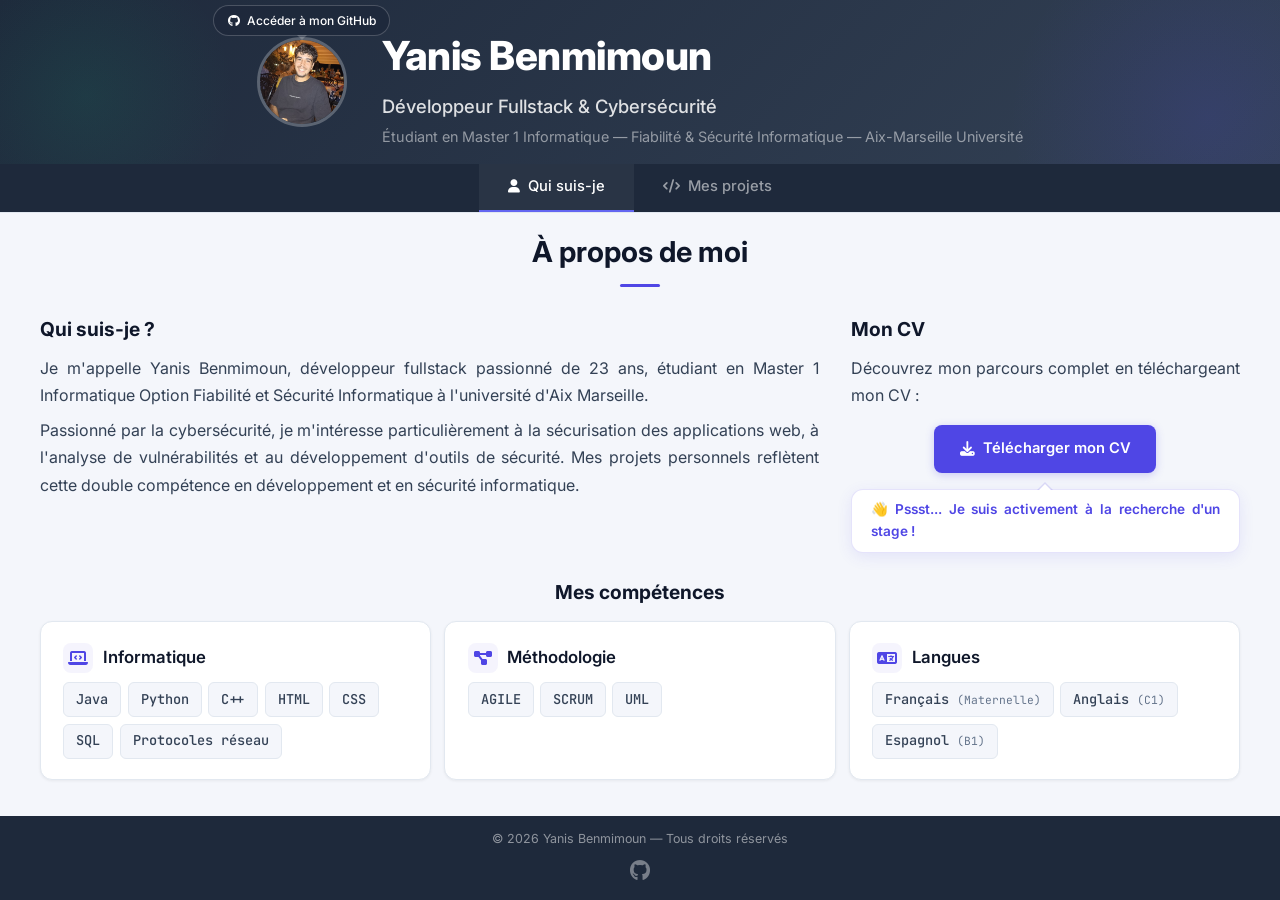
==== index.html @ 1fc18332 "Ajout du projet d'outil d'évaluation de la maturité SSI, de sa page et ses fichiers dédiés" ====
<!DOCTYPE html>
<html lang="fr">

<head>
    <meta charset="UTF-8">
    <meta name="viewport" content="width=device-width, initial-scale=1.0">
    <meta http-equiv="X-UA-Compatible" content="ie=edge">
    <meta name="description"
        content="Portfolio de Yanis Benmimoun - Développeur Fullstack & passionné de Cybersécurité. Découvrez mes projets en développement web et sécurité informatique.">
    <meta name="keywords"
        content="Yanis Benmimoun, développeur, fullstack, cybersécurité, portfolio, projets, sécurité informatique">
    <title>Portfolio - Yanis Benmimoun</title>
    <link rel="stylesheet" href="portfolio.css">
    <link rel="stylesheet" href="https://cdnjs.cloudflare.com/ajax/libs/font-awesome/6.5.1/css/all.min.css">
</head>

<body>

    <header>
        <div class="header-content">
            <div class="profile-wrapper">
                <span class="github-tooltip"><i class="fab fa-github"></i> Accéder à mon GitHub</span>
                <a href="https://github.com/TrunksanV1" target="_blank" class="profile-link">
                    <img src="IMG_4642.png" alt="Photo de Yanis Benmimoun">
                </a>
            </div>
            <div class="header-info">
                <h1>Yanis Benmimoun</h1>
                <p class="header-subtitle">Développeur Fullstack & Cybersécurité</p>
                <p class="header-tagline">Étudiant en Master 1 Informatique — Fiabilité & Sécurité Informatique —
                    Aix-Marseille Université</p>
            </div>
        </div>
    </header>

    <!-- Menu de navigation -->
    <nav id="main-nav">
        <ul>
            <li><a href="#" class="nav-link active" data-section="about-me"><i class="fas fa-user"></i> Qui suis-je</a>
            </li>
            <li><a href="#" class="nav-link" data-section="projects"><i class="fas fa-code"></i> Mes projets</a></li>
        </ul>
    </nav>

    <!-- Sections -->
    <section id="about-me" class="content-section">
        <h2>À propos de moi</h2>
        <div class="about-container">
            <div class="about-text">
                <h3>Qui suis-je ?</h3>
                <p>
                    Je m'appelle Yanis Benmimoun, développeur fullstack passionné de 23 ans, étudiant en Master 1
                    Informatique Option Fiabilité et Sécurité Informatique à l'université d'Aix Marseille.
                </p>
                <p>
                    Passionné par la cybersécurité, je m'intéresse particulièrement à la sécurisation des applications
                    web, à l'analyse de vulnérabilités et au développement d'outils de sécurité. Mes projets personnels
                    reflètent cette double compétence en développement et en sécurité informatique.
                </p>
            </div>
            <div class="about-cv">
                <h3>Mon CV</h3>
                <p>
                    Découvrez mon parcours complet en téléchargeant mon CV :
                </p>
                <a href="CV Yanis Benmimoun.pdf" target="_blank" class="cv-button">
                    <i class="fas fa-download"></i> Télécharger mon CV
                </a>
                <div class="internship-bubble">
                    <span>👋</span> Pssst... Je suis activement à la recherche d'un stage !
                </div>
            </div>
        </div>

        <!-- Compétences -->
        <div class="skills-section">
            <h3>Mes compétences</h3>
            <div class="skills-grid">
                <div class="skill-category">
                    <div class="skill-category-header">
                        <i class="fas fa-laptop-code"></i>
                        <h4>Informatique</h4>
                    </div>
                    <div class="skill-tags">
                        <span class="skill-tag">Java</span>
                        <span class="skill-tag">Python</span>
                        <span class="skill-tag">C++</span>
                        <span class="skill-tag">HTML</span>
                        <span class="skill-tag">CSS</span>
                        <span class="skill-tag">SQL</span>
                        <span class="skill-tag">Protocoles réseau</span>
                    </div>
                </div>
                <div class="skill-category">
                    <div class="skill-category-header">
                        <i class="fas fa-diagram-project"></i>
                        <h4>Méthodologie</h4>
                    </div>
                    <div class="skill-tags">
                        <span class="skill-tag">AGILE</span>
                        <span class="skill-tag">SCRUM</span>
                        <span class="skill-tag">UML</span>
                    </div>
                </div>
                <div class="skill-category">
                    <div class="skill-category-header">
                        <i class="fas fa-language"></i>
                        <h4>Langues</h4>
                    </div>
                    <div class="skill-tags">
                        <span class="skill-tag">Français <small>(Maternelle)</small></span>
                        <span class="skill-tag">Anglais <small>(C1)</small></span>
                        <span class="skill-tag">Espagnol <small>(B1)</small></span>
                    </div>
                </div>
            </div>
        </div>
    </section>

    <section id="projects" class="content-section hidden">
        <h2>Mes Projets</h2>

        <!-- Dernier projet en date -->
        <div class="featured-project">
            <span class="featured-label"><i class="fas fa-star"></i> Dernier projet en date</span>
            <div class="project-card featured-card" data-link="projects/projet-ssi/index.html">
                <span class="project-tag tag-cyber">Cybersécurité</span>
                <h3><i class="fas fa-shield-halved"></i> Outil d'Évaluation de la Maturité SSI</h3>
                <p>Outil d'auto-évaluation de la maturité en Sécurité des Systèmes d'Information, basé sur les
                    référentiels majeurs (Guide d'hygiène de l'ANSSI, DORA, NIS2). Réalisé lors du TER de Master 1.</p>
                <div class="project-tech">
                    <span class="tech-badge">Excel/Sheets</span>
                    <span class="tech-badge">Maturité SSI</span>
                    <span class="tech-badge">ANSSI</span>
                    <span class="tech-badge">DORA</span>
                    <span class="tech-badge">NIS2</span>
                    <span class="tech-badge">CIS Controls</span>
                </div>
                <span class="project-link-indicator">Voir le projet <i class="fas fa-arrow-right"></i></span>
            </div>
        </div>

        <!-- Autres projets -->
        <div class="other-projects-label">
            <span class="featured-label"><i class="fas fa-folder-open"></i> Mes autres projets</span>
        </div>
        <div class="project-grid">
            <div class="project-card" data-download="srd-G20-poster.pdf">
                <span class="project-tag tag-academic">Académique</span>
                <h3><i class="fas fa-file-pdf"></i> Poster Recherche & Développement</h3>
                <p>Poster de recherche sur le thème « Diffusion de l'information sur les réseaux sociaux : quels biais ?
                    » réalisé lors de ma première année de Master Informatique.</p>
                <div class="project-tech">
                    <span class="tech-badge">Recherche</span>
                    <span class="tech-badge">Réseaux Sociaux</span>
                    <span class="tech-badge">Biais Informationnels</span>
                </div>
                <span class="project-link-indicator">Télécharger le poster <i class="fas fa-download"></i></span>
            </div>

            <div class="project-card" data-link="https://github.com/TrunksanV1/Othello-Game">
                <span class="project-tag tag-academic">Académique</span>
                <h3><i class="fas fa-chess-board"></i> Application Othello</h3>
                <p>Application de jeu Othello développée en Java avec JavaFX. Supporte les modes Joueur vs Joueur et
                    Joueur vs IA avec trois niveaux de difficulté.</p>
                <div class="project-tech">
                    <span class="tech-badge">Java</span>
                    <span class="tech-badge">JavaFX</span>
                </div>
                <span class="project-link-indicator">Voir sur GitHub <i class="fab fa-github"></i></span>
            </div>

            <div class="project-card" data-link="https://github.com/Natfike/Quiz">
                <span class="project-tag tag-academic">Académique</span>
                <h3><i class="fas fa-question-circle"></i> Application Quiz</h3>
                <p>Projet collaboratif de développement d'une application web de Quiz (architecture Laravel), réalisé
                    lors de ma dernière année de BUT Informatique.</p>
                <div class="project-tech">
                    <span class="tech-badge">PHP (Laravel)</span>
                    <span class="tech-badge">JavaScript</span>
                    <span class="tech-badge">Docker</span>
                </div>
                <span class="project-link-indicator">Voir sur GitHub <i class="fab fa-github"></i></span>
            </div>

            <div class="project-card" data-link="projects/password-generator/index.html">
                <span class="project-tag tag-cyber">Cybersécurité</span>
                <h3><i class="fas fa-key"></i> Générateur de Mots de Passe</h3>
                <p>Outil de génération de mots de passe sécurisés avec indicateur de force, options personnalisables et
                    copie en un clic.</p>
                <div class="project-tech">
                    <span class="tech-badge">HTML</span>
                    <span class="tech-badge">CSS</span>
                    <span class="tech-badge">JavaScript</span>
                </div>
                <span class="project-link-indicator">Voir le projet <i class="fas fa-arrow-right"></i></span>
            </div>

            <div class="project-card" data-link="projects/caesar-cipher/index.html">
                <span class="project-tag tag-crypto">Cryptographie</span>
                <h3><i class="fas fa-lock"></i> Chiffrement César</h3>
                <p>Outil de chiffrement et déchiffrement utilisant le chiffre de César avec table de correspondance
                    visuelle en temps réel.</p>
                <div class="project-tech">
                    <span class="tech-badge">HTML</span>
                    <span class="tech-badge">CSS</span>
                    <span class="tech-badge">JavaScript</span>
                </div>
                <span class="project-link-indicator">Voir le projet <i class="fas fa-arrow-right"></i></span>
            </div>

            <div class="project-card" data-link="projects/hash-generator/index.html">
                <span class="project-tag tag-security">Sécurité</span>
                <h3><i class="fas fa-fingerprint"></i> Hash Generator</h3>
                <p>Générateur d'empreintes cryptographiques supportant SHA-256, SHA-512, SHA-1 et MD5 avec copie
                    instantanée.</p>
                <div class="project-tech">
                    <span class="tech-badge">JavaScript</span>
                    <span class="tech-badge">Web Crypto API</span>
                </div>
                <span class="project-link-indicator">Voir le projet <i class="fas fa-arrow-right"></i></span>
            </div>

            <div class="project-card" data-link="https://trunksanv1.github.io/MonSalon/">
                <span class="project-tag tag-web">Web</span>
                <h3><i class="fas fa-store"></i> Mon Salon</h3>
                <p>Site vitrine d'un salon de coiffure fictif. Design responsive et moderne avec animations CSS et
                    expérience utilisateur soignée.</p>
                <div class="project-tech">
                    <span class="tech-badge">HTML</span>
                    <span class="tech-badge">CSS</span>
                    <span class="tech-badge">JavaScript</span>
                </div>
                <span class="project-link-indicator">Voir le projet <i class="fas fa-arrow-right"></i></span>
            </div>

        </div>
    </section>

    <footer>
        <p>&copy; 2026 Yanis Benmimoun — Tous droits réservés</p>
        <div class="footer-links">
            <a href="https://github.com/TrunksanV1" target="_blank"><i class="fab fa-github"></i></a>
        </div>
    </footer>

    <script src="portfolio.js"></script>
</body>

</html>
---- portfolio.css ----
/* Import Fonts */
@import url('https://fonts.googleapis.com/css2?family=Inter:wght@300;400;500;600;700;800&family=JetBrains+Mono:wght@400;500;600&display=swap');

/* Reset */
* {
    margin: 0;
    padding: 0;
    box-sizing: border-box;
}

:root {
    --bg: #f4f6fb;
    --bg-white: #ffffff;
    --bg-header: #1e293b;
    --bg-nav: #1e293b;
    --accent: #4f46e5;
    --accent-light: #6366f1;
    --accent-bg: rgba(79, 70, 229, 0.06);
    --accent-border: rgba(79, 70, 229, 0.15);
    --green: #10b981;
    --green-bg: rgba(16, 185, 129, 0.08);
    --green-border: rgba(16, 185, 129, 0.2);
    --pink: #ec4899;
    --pink-bg: rgba(236, 72, 153, 0.08);
    --pink-border: rgba(236, 72, 153, 0.2);
    --purple: #8b5cf6;
    --purple-bg: rgba(139, 92, 246, 0.08);
    --purple-border: rgba(139, 92, 246, 0.2);
    --orange: #f59e0b;
    --orange-bg: rgba(245, 158, 11, 0.08);
    --orange-border: rgba(245, 158, 11, 0.2);
    --cyan: #06b6d4;
    --text: #334155;
    --text-light: #64748b;
    --text-heading: #0f172a;
    --border: #e2e8f0;
    --shadow-sm: 0 1px 3px rgba(0, 0, 0, 0.06);
    --shadow-md: 0 4px 12px rgba(0, 0, 0, 0.08);
    --shadow-lg: 0 8px 30px rgba(0, 0, 0, 0.1);
    --font-code: 'JetBrains Mono', monospace;
    --font-body: 'Inter', sans-serif;
    --radius: 12px;
}

body {
    font-family: var(--font-body);
    background-color: var(--bg);
    color: var(--text);
    line-height: 1.6;
    min-height: 100vh;
    display: flex;
    flex-direction: column;
    overflow-x: hidden;
    text-rendering: optimizeLegibility;
    -moz-osx-font-smoothing: grayscale;
    -webkit-font-smoothing: antialiased;
}

/* ===== HEADER ===== */
header {
    background: linear-gradient(135deg, #1e293b 0%, #334155 100%);
    padding: 2.5rem 2rem 2rem;
    position: relative;
    overflow: hidden;
}

header::before {
    content: '';
    position: absolute;
    top: -50%;
    right: -10%;
    width: 400px;
    height: 400px;
    background: radial-gradient(circle, rgba(79, 70, 229, 0.15) 0%, transparent 70%);
    pointer-events: none;
}

header::after {
    content: '';
    position: absolute;
    bottom: -50%;
    left: -5%;
    width: 300px;
    height: 300px;
    background: radial-gradient(circle, rgba(16, 185, 129, 0.1) 0%, transparent 70%);
    pointer-events: none;
}

.header-content {
    display: flex;
    align-items: center;
    justify-content: center;
    gap: 2.2rem;
    position: relative;
    z-index: 1;
}

/* Profile */
.profile-wrapper {
    position: relative;
    display: flex;
    flex-direction: column;
    align-items: center;
    overflow: visible;
    z-index: 2;
}

.github-tooltip {
    position: absolute;
    top: -32px;
    white-space: nowrap;
    background: rgba(30, 41, 59, 0.85);
    border: 1px solid rgba(255, 255, 255, 0.2);
    color: #fff;
    font-size: 0.75rem;
    font-weight: 500;
    padding: 0.3rem 0.85rem;
    border-radius: 20px;
    animation: tooltipFloat 3s ease-in-out infinite;
    will-change: transform;
    pointer-events: none;
}

.github-tooltip i {
    margin-right: 0.25rem;
}

.github-tooltip::after {
    content: '';
    position: absolute;
    bottom: -5px;
    left: 50%;
    transform: translateX(-50%);
    width: 0;
    height: 0;
    border-left: 5px solid transparent;
    border-right: 5px solid transparent;
    border-top: 5px solid rgba(255, 255, 255, 0.2);
}

@keyframes tooltipFloat {

    0%,
    100% {
        transform: translateY(0);
    }

    50% {
        transform: translateY(-4px);
    }
}

header img {
    border-radius: 50%;
    width: 115px;
    height: 115px;
    border: 3px solid rgba(255, 255, 255, 0.25);
    transition: all 0.4s ease;
    object-fit: cover;
}

header img:hover {
    border-color: rgba(255, 255, 255, 0.6);
    transform: scale(1.05);
    box-shadow: 0 0 25px rgba(79, 70, 229, 0.3);
}

.header-info {
    color: #fff;
}

header h1 {
    font-size: 2.5rem;
    font-weight: 800;
    margin-bottom: 0.25rem;
    letter-spacing: -0.5px;
}

.header-subtitle {
    font-size: 1.15rem;
    color: rgba(255, 255, 255, 0.85);
    font-weight: 500;
    margin-bottom: 0.2rem;
}

.header-tagline {
    font-size: 0.9rem;
    color: rgba(255, 255, 255, 0.5);
    font-weight: 400;
}

/* ===== NAVIGATION ===== */
#main-nav {
    background: var(--bg-nav);
    padding: 0;
    text-align: center;
    border-bottom: 1px solid var(--border);
    position: sticky;
    top: 0;
    z-index: 100;
}

#main-nav ul {
    list-style: none;
    display: flex;
    justify-content: center;
    gap: 0;
}

#main-nav a {
    color: rgba(255, 255, 255, 0.55);
    text-decoration: none;
    font-size: 0.92rem;
    font-weight: 500;
    padding: 0.7rem 1.8rem;
    transition: all 0.25s ease;
    display: inline-flex;
    align-items: center;
    gap: 0.5rem;
    border-bottom: 2px solid transparent;
    position: relative;
}

#main-nav a i {
    font-size: 0.85rem;
}

#main-nav a.active {
    color: #fff;
    border-bottom-color: var(--accent-light);
    background: rgba(255, 255, 255, 0.05);
}

#main-nav a:hover:not(.active) {
    color: rgba(255, 255, 255, 0.85);
    background: rgba(255, 255, 255, 0.03);
}

/* ===== SECTIONS ===== */
.content-section {
    padding: 2rem 2rem;
    display: none;
    flex-grow: 1;
}

.content-section.active {
    display: block;
}

.content-section h2 {
    font-size: 1.8rem;
    color: var(--text-heading);
    margin-bottom: 1.2rem;
    text-align: center;
    font-weight: 700;
    position: relative;
}

.content-section h2::after {
    content: '';
    display: block;
    width: 40px;
    height: 3px;
    background: var(--accent);
    border-radius: 2px;
    margin: 0.6rem auto 0;
}

/* ===== ABOUT SECTION ===== */
.about-container {
    display: flex;
    flex-direction: row;
    justify-content: space-between;
    align-items: flex-start;
    gap: 2rem;
    margin: 0 auto;
    max-width: 1200px;
}

.about-text {
    flex: 2;
    text-align: justify;
}

.about-cv {
    flex: 1;
    text-align: justify;
}

.about-text h3,
.about-cv h3 {
    font-size: 1.2rem;
    color: var(--text-heading);
    margin: 0.5rem 0 0.6rem;
    font-weight: 700;
}

.about-text p,
.about-cv p {
    font-size: 1rem;
    color: var(--text);
    line-height: 1.7;
    margin-bottom: 0.5rem;
}

/* CV Button */
.cv-button {
    display: flex;
    width: fit-content;
    margin: 1rem auto 0;
    align-items: center;
    gap: 0.5rem;
    background: var(--accent);
    color: #fff;
    padding: 0.75rem 1.6rem;
    border-radius: 8px;
    text-decoration: none;
    font-size: 0.92rem;
    font-weight: 600;
    transition: all 0.3s ease;
    box-shadow: 0 2px 8px rgba(79, 70, 229, 0.25);
}

.cv-button:hover {
    background: var(--accent-light);
    transform: translateY(-2px);
    box-shadow: 0 6px 20px rgba(79, 70, 229, 0.3);
}

/* Internship Bubble */
.internship-bubble {
    position: relative;
    display: block;
    width: fit-content;
    margin: 1.5rem auto 0;
    background: var(--bg-white);
    color: var(--accent);
    padding: 0.6rem 1.2rem;
    border-radius: 12px;
    font-size: 0.85rem;
    font-weight: 600;
    border: 1px solid var(--accent-border);
    box-shadow: 0 4px 15px rgba(79, 70, 229, 0.1);
    animation: gentleBounce 2s infinite ease-in-out;
}

.internship-bubble::before {
    content: '';
    position: absolute;
    top: -8px;
    left: 50%;
    transform: translateX(-50%);
    border-width: 0 8px 8px 8px;
    border-style: solid;
    border-color: transparent transparent var(--accent-border) transparent;
}

.internship-bubble::after {
    content: '';
    position: absolute;
    top: -6px;
    left: 50%;
    transform: translateX(-50%);
    border-width: 0 7px 7px 7px;
    border-style: solid;
    border-color: transparent transparent var(--bg-white) transparent;
}

.internship-bubble span {
    display: inline-block;
    transform-origin: bottom right;
    animation: wave 2.5s infinite;
}

@keyframes gentleBounce {

    0%,
    100% {
        transform: translateY(0);
    }

    50% {
        transform: translateY(-4px);
    }
}

@keyframes wave {

    0%,
    100% {
        transform: rotate(0deg);
    }

    10% {
        transform: rotate(14deg);
    }

    20% {
        transform: rotate(-8deg);
    }

    30% {
        transform: rotate(14deg);
    }

    40% {
        transform: rotate(-4deg);
    }

    50% {
        transform: rotate(10deg);
    }

    60% {
        transform: rotate(0deg);
    }
}

/* ===== SKILLS SECTION ===== */
.skills-section {
    max-width: 1200px;
    margin: 1.5rem auto 0;
}

.skills-section h3 {
    font-size: 1.2rem;
    color: var(--text-heading);
    font-weight: 700;
    text-align: center;
    margin-bottom: 0.8rem;
}

.skills-grid {
    display: grid;
    grid-template-columns: repeat(3, 1fr);
    gap: 0.8rem;
}

.skill-category {
    background: var(--bg-white);
    border: 1px solid var(--border);
    border-radius: var(--radius);
    padding: 1.3rem 1.4rem;
    transition: all 0.3s ease;
    box-shadow: var(--shadow-sm);
}

.skill-category:hover {
    box-shadow: var(--shadow-md);
    transform: translateY(-3px);
    border-color: rgba(79, 70, 229, 0.15);
}

.skill-category-header {
    display: flex;
    align-items: center;
    gap: 0.6rem;
    margin-bottom: 0.6rem;
}

.skill-category-header i {
    font-size: 1rem;
    color: var(--accent);
    width: 30px;
    height: 30px;
    display: flex;
    align-items: center;
    justify-content: center;
    background: var(--accent-bg);
    border-radius: 8px;
}

.skill-category-header h4 {
    font-size: 1.05rem;
    color: var(--text-heading);
    font-weight: 600;
}

.skill-tags {
    display: flex;
    flex-wrap: wrap;
    gap: 0.4rem;
}

.skill-tag {
    display: inline-block;
    font-family: var(--font-code);
    font-size: 0.85rem;
    font-weight: 500;
    padding: 0.35rem 0.75rem;
    border-radius: 6px;
    background: var(--bg);
    color: var(--text);
    border: 1px solid var(--border);
    transition: all 0.2s ease;
}

.skill-tag small {
    color: var(--text-light);
    font-weight: 400;
}

.skill-category:hover .skill-tag {
    border-color: var(--accent-border);
    background: var(--accent-bg);
    color: var(--accent);
}

/* ===== PROJECT SECTION ===== */
#projects {
    text-align: center;
}

.project-grid {
    display: grid;
    grid-template-columns: repeat(3, 1fr);
    gap: 2.5rem;
    max-width: 1400px;
    margin: 0 auto;
    padding: 0 2rem;
}

/* Featured Project */
.featured-project {
    max-width: 600px;
    margin: 0 auto 3rem;
    text-align: center;
}

.featured-label {
    display: inline-block;
    font-size: 0.8rem;
    font-weight: 700;
    text-transform: uppercase;
    letter-spacing: 1.5px;
    color: var(--accent);
    margin-bottom: 1rem;
    padding: 0.4rem 1.2rem;
    background: var(--accent-bg);
    border: 1px solid var(--accent-border);
    border-radius: 50px;
    cursor: default;
    transition: border-color 0.3s ease, box-shadow 0.3s ease;
}

.featured-label i {
    margin-right: 0.4rem;
    color: #f59e0b;
    display: inline-block;
    transition: transform 0.3s ease;
}

/* Star sparkle animation on hover */
.featured-project .featured-label:hover {
    border-color: rgba(245, 158, 11, 0.4);
    box-shadow: 0 0 12px rgba(245, 158, 11, 0.15);
}

.featured-project .featured-label:hover i {
    animation: starSparkle 0.6s ease-in-out;
}

@keyframes starSparkle {
    0% { transform: scale(1) rotate(0deg); opacity: 1; }
    25% { transform: scale(1.3) rotate(-12deg); opacity: 0.7; }
    50% { transform: scale(0.9) rotate(8deg); opacity: 1; }
    75% { transform: scale(1.2) rotate(-5deg); opacity: 0.8; }
    100% { transform: scale(1) rotate(0deg); opacity: 1; }
}

.featured-card {
    border: 1.5px solid var(--accent-border) !important;
    box-shadow: 0 4px 24px rgba(79, 70, 229, 0.10), var(--shadow-sm) !important;
}

.featured-card::before {
    width: 100% !important;
    background: linear-gradient(90deg, var(--accent), var(--accent-light)) !important;
}

.other-projects-label {
    text-align: center;
    margin-bottom: 1rem;
}

/* Folder bounce animation on hover */
.other-projects-label .featured-label:hover {
    border-color: rgba(79, 70, 229, 0.3);
    box-shadow: 0 0 12px rgba(79, 70, 229, 0.1);
}

.other-projects-label .featured-label i {
    color: var(--accent);
}

.other-projects-label .featured-label:hover i {
    animation: folderBounce 0.5s ease-in-out;
}

@keyframes folderBounce {
    0% { transform: scale(1) translateY(0); }
    20% { transform: scale(1.15) translateY(-3px); }
    40% { transform: scale(0.95) translateY(1px); }
    60% { transform: scale(1.1) translateY(-2px); }
    80% { transform: scale(0.98) translateY(0); }
    100% { transform: scale(1) translateY(0); }
}

/* Cards */
.project-card {
    background: var(--bg-white);
    border: 1px solid var(--border);
    border-radius: var(--radius);
    padding: 1.5rem;
    text-align: left;
    cursor: pointer;
    transition: all 0.3s ease;
    position: relative;
    overflow: hidden;
    display: flex;
    flex-direction: column;
    box-shadow: var(--shadow-sm);
    opacity: 0;
    transform: translateY(20px);
}

.project-card.visible {
    opacity: 1;
    transform: translateY(0);
}

.project-card:hover {
    transform: translateY(-5px);
    box-shadow: var(--shadow-lg);
    border-color: rgba(79, 70, 229, 0.2);
}

.project-card.visible:hover {
    transform: translateY(-5px);
}

.project-card::before {
    content: '';
    position: absolute;
    top: 0;
    left: 0;
    width: 0;
    height: 3px;
    background: linear-gradient(90deg, var(--accent), var(--accent-light));
    transition: width 0.4s ease;
}

.project-card:hover::before {
    width: 100%;
}

/* Tags */
.project-tag {
    display: inline-block;
    font-size: 0.7rem;
    font-weight: 600;
    padding: 0.2rem 0.65rem;
    border-radius: 5px;
    text-transform: uppercase;
    letter-spacing: 0.5px;
    margin-bottom: 0.8rem;
    width: fit-content;
}

.tag-cyber {
    background: var(--green-bg);
    color: var(--green);
    border: 1px solid var(--green-border);
}

.tag-security {
    background: var(--pink-bg);
    color: var(--pink);
    border: 1px solid var(--pink-border);
}

.tag-crypto {
    background: var(--purple-bg);
    color: var(--purple);
    border: 1px solid var(--purple-border);
}

.tag-web {
    background: var(--orange-bg);
    color: var(--orange);
    border: 1px solid var(--orange-border);
}

.tag-academic {
    background: var(--accent-bg);
    color: var(--accent);
    border: 1px solid var(--accent-border);
}

.project-card h3 {
    font-size: 1.15rem;
    margin-bottom: 0.5rem;
    color: var(--text-heading);
    font-weight: 700;
    display: flex;
    align-items: center;
    gap: 0.5rem;
}

.project-card h3 i {
    font-size: 1rem;
    color: var(--accent);
}

.project-card p {
    font-size: 0.88rem;
    color: var(--text-light);
    line-height: 1.65;
    flex-grow: 1;
    text-align: justify;
}

/* Tech badges */
.project-tech {
    display: flex;
    flex-wrap: wrap;
    gap: 0.35rem;
    margin-top: 1rem;
}

.tech-badge {
    display: inline-block;
    font-family: var(--font-code);
    font-size: 0.7rem;
    font-weight: 500;
    padding: 0.2rem 0.55rem;
    border-radius: 5px;
    background: var(--bg);
    color: var(--text-light);
    border: 1px solid var(--border);
    transition: all 0.3s ease;
}

.project-card:hover .tech-badge {
    background: var(--accent-bg);
    border-color: var(--accent-border);
    color: var(--accent);
}

/* Link indicator */
.project-link-indicator {
    display: flex;
    align-items: center;
    gap: 0.4rem;
    margin-top: 1rem;
    font-size: 0.82rem;
    font-weight: 600;
    color: var(--accent);
    opacity: 0;
    transform: translateX(-8px);
    transition: all 0.3s ease;
}

.project-card:hover .project-link-indicator {
    opacity: 1;
    transform: translateX(0);
}

.project-link-indicator i {
    transition: transform 0.3s ease;
}

.project-card:hover .project-link-indicator i {
    transform: translateX(3px);
}

/* ===== FOOTER ===== */
footer {
    background: var(--bg-header);
    color: rgba(255, 255, 255, 0.5);
    text-align: center;
    padding: 0.8rem;
    margin-top: auto;
}

footer p {
    font-size: 0.78rem;
    margin-bottom: 0.3rem;
}

.footer-links {
    display: flex;
    justify-content: center;
    gap: 1.5rem;
}

.footer-links a {
    color: rgba(255, 255, 255, 0.4);
    font-size: 1.3rem;
    transition: all 0.3s ease;
}

.footer-links a:hover {
    color: #fff;
    transform: translateY(-2px);
}

/* ===== RESPONSIVE ===== */
@media (max-width: 768px) {
    body {
        overflow-y: auto;
    }

    .header-content {
        flex-direction: column;
        text-align: center;
    }

    .header-info {
        text-align: center;
    }

    header h1 {
        font-size: 1.9rem;
    }

    header img {
        width: 100px;
        height: 100px;
    }

    .header-subtitle {
        font-size: 0.95rem;
    }

    .header-tagline {
        font-size: 0.8rem;
    }

    #main-nav a {
        font-size: 0.85rem;
        padding: 0.7rem 1.2rem;
    }

    .about-container {
        flex-direction: column;
        align-items: center;
        padding: 0 0.5rem;
        gap: 0;
    }

    .about-cv,
    .about-text {
        flex: 1;
        margin-bottom: 1.5rem;
    }

    .skills-grid {
        grid-template-columns: 1fr;
    }

    .project-grid {
        grid-template-columns: 1fr;
    }

    .content-section h2 {
        font-size: 1.5rem;
    }
}

/* Tasser l'affichage sur les petits écrans en hauteur pour éviter le scroll vertical inutile */
@media (max-height: 900px) and (min-width: 769px) {
    header {
        padding: 1.5rem 2rem 1rem;
    }

    header img {
        width: 90px;
        height: 90px;
    }

    .content-section {
        padding: 1rem 2rem;
    }

    .about-container {
        margin-bottom: 0.5rem;
    }

    .internship-bubble {
        margin: 1rem auto 0;
    }
}

/* ===== UTILITIES ===== */
html {
    scroll-behavior: smooth;
}

::selection {
    background: var(--accent);
    color: #fff;
}

/* Hide scrollbar for Chrome, Safari and Opera */
::-webkit-scrollbar {
    display: none;
}

/* Hide scrollbar for IE, Edge and Firefox */
body {
    -ms-overflow-style: none;
    /* IE and Edge */
    scrollbar-width: none;
    /* Firefox */
}
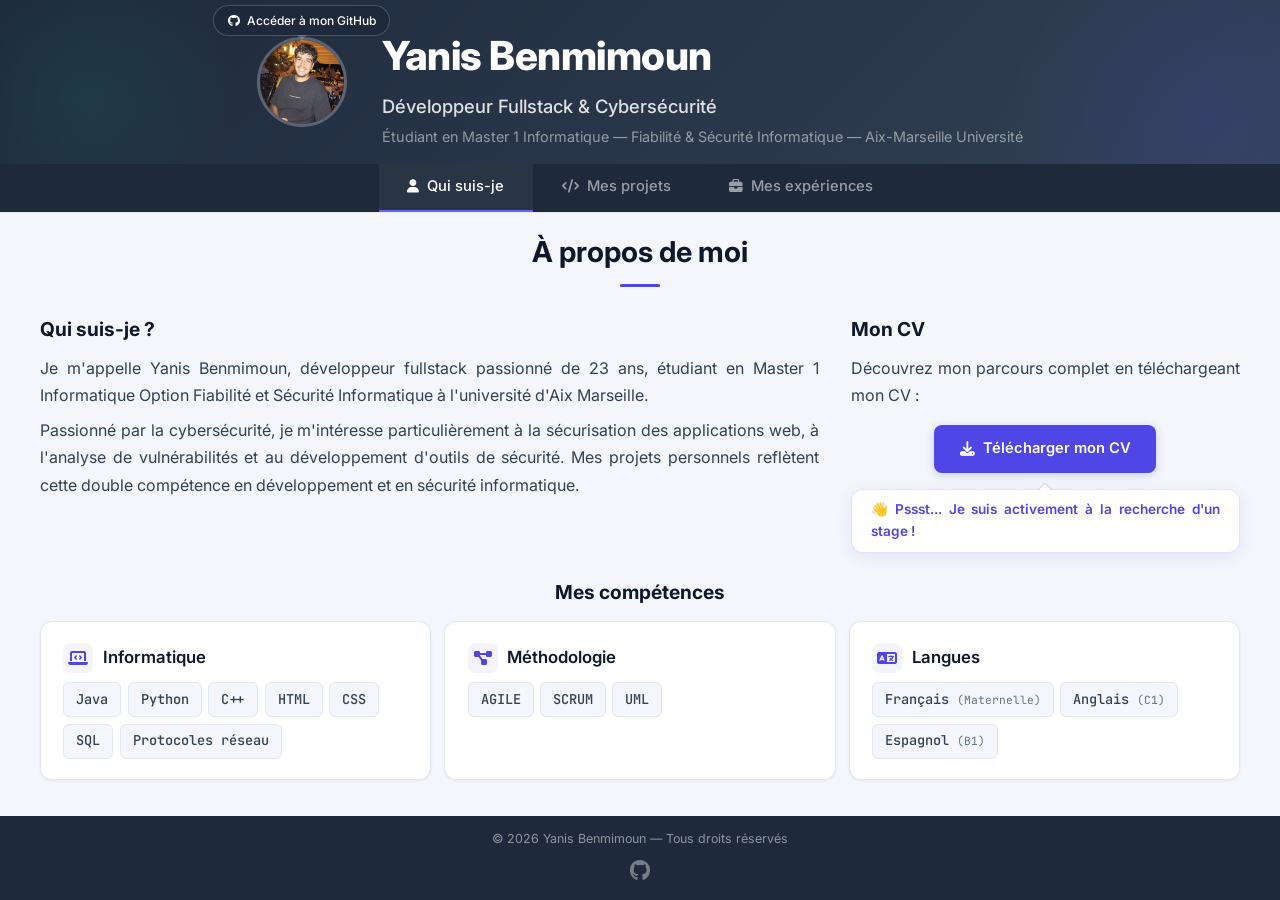
==== commit ee1bdc8d: "Ajout de la section expériences et du contenu correspondant, corrections de détails sur les autres p" ====
--- a/index.html
+++ b/index.html
@@ -39,6 +39,8 @@
             <li><a href="#" class="nav-link active" data-section="about-me"><i class="fas fa-user"></i> Qui suis-je</a>
             </li>
             <li><a href="#" class="nav-link" data-section="projects"><i class="fas fa-code"></i> Mes projets</a></li>
+            <li><a href="#" class="nav-link" data-section="experiences"><i class="fas fa-briefcase"></i> Mes
+                    expériences</a></li>
         </ul>
     </nav>
 
@@ -127,7 +129,8 @@
                 <span class="project-tag tag-cyber">Cybersécurité</span>
                 <h3><i class="fas fa-shield-halved"></i> Outil d'Évaluation de la Maturité SSI</h3>
                 <p>Outil d'auto-évaluation de la maturité en Sécurité des Systèmes d'Information, basé sur les
-                    référentiels majeurs (Guide d'hygiène de l'ANSSI, DORA, NIS2). Réalisé lors du TER de Master 1.</p>
+                    référentiels majeurs (Guide d'hygiène de l'ANSSI, DORA, NIS2). Réalisé lors du Travail d'Étude et de
+                    Recherche (TER) de Master 1.</p>
                 <div class="project-tech">
                     <span class="tech-badge">Excel/Sheets</span>
                     <span class="tech-badge">Maturité SSI</span>
@@ -237,6 +240,122 @@
         </div>
     </section>
 
+    <section id="experiences" class="content-section hidden">
+        <h2>Mes Expériences</h2>
+
+        <div class="experiences-container">
+            <!-- Timeline -->
+            <div class="timeline">
+
+                <!-- Experience 1 : TER -->
+                <div class="timeline-item">
+                    <div class="timeline-dot"><i class="fas fa-shield-halved"></i></div>
+                    <div class="timeline-content experience-card experience-card-link"
+                        data-link="projects/projet-ssi/index.html">
+                        <div class="experience-header">
+                            <div class="experience-title">
+                                <span class="experience-tag tag-academic">Académique</span>
+                                <h3><i class="fas fa-shield-halved"></i> Travail d'Étude et de Recherche (TER)</h3>
+                                <p class="experience-role">Outil d'Évaluation de la Maturité SSI</p>
+                            </div>
+                            <span class="experience-date"><i class="fas fa-calendar-alt"></i> Avril 2026 - Juillet
+                                2026</span>
+                        </div>
+                        <ul class="experience-tasks">
+                            <li>Conception d'un <strong>outil d'auto-évaluation</strong> de la maturité en Sécurité des
+                                Systèmes d'Information pour les organisations.</li>
+                            <li>Analyse et synthèse des référentiels majeurs : <strong>ANSSI</strong>,
+                                <strong>DORA</strong>, <strong>NIS2</strong>, <strong>CIS Controls</strong>.
+                            </li>
+                            <li>Développement de l'outil sous format tableur interactif avec tableaux de bord et
+                                recommandations automatisées.</li>
+                            <li>Rédaction du rapport de recherche et du guide d'utilisation.</li>
+                        </ul>
+                        <div class="experience-tech">
+                            <span class="tech-badge">Excel/Sheets</span>
+                            <span class="tech-badge">Maturité SSI</span>
+                            <span class="tech-badge">ANSSI</span>
+                            <span class="tech-badge">DORA</span>
+                            <span class="tech-badge">NIS2</span>
+                        </div>
+                        <span class="project-link-indicator">Voir le projet <i class="fas fa-arrow-right"></i></span>
+                        <div class="experience-bubble">
+                            <span>👆</span> Clique sur cette carte pour découvrir l'outil !
+                        </div>
+                    </div>
+                </div>
+
+                <!-- Experience 2 : Monaco Black Cars -->
+                <div class="timeline-item">
+                    <div class="timeline-dot"><i class="fas fa-mobile-screen-button"></i></div>
+                    <div class="timeline-content experience-card">
+                        <div class="experience-header">
+                            <div class="experience-title">
+                                <span class="experience-tag tag-stage">Stage</span>
+                                <h3><i class="fas fa-car"></i> Monaco Black Cars</h3>
+                                <p class="experience-role">Stagiaire en développement d'application mobile</p>
+                            </div>
+                            <span class="experience-date"><i class="fas fa-calendar-alt"></i> Avril 2024 — Juillet
+                                2024</span>
+                        </div>
+                        <ul class="experience-tasks">
+                            <li>Conception et développement de l'application à l'aide de <strong>Flutterflow</strong> et
+                                <strong>Dart</strong>, en suivant les bonnes pratiques de développement mobile
+                                (architecture, performances, UX/UI).
+                            </li>
+                            <li>Analyse des besoins clients, étude de faisabilité et rédaction d'un <strong>cahier des
+                                    charges</strong> détaillé.</li>
+                            <li>Développement des fonctionnalités clés : réservation, gestion des chauffeurs, suivi en
+                                temps réel, paiements.</li>
+                            <li>Mise en place d'un système d'<strong>authentification sécurisée</strong> et de gestion
+                                des données utilisateurs.</li>
+                            <li>Rédaction de la documentation technique et fonctionnelle.</li>
+                        </ul>
+                        <div class="experience-tech">
+                            <span class="tech-badge">Flutterflow</span>
+                            <span class="tech-badge">Dart</span>
+                            <span class="tech-badge">Firebase</span>
+                            <span class="tech-badge">UX/UI</span>
+                        </div>
+                    </div>
+                </div>
+
+                <!-- Experience 3 : KNAP -->
+                <div class="timeline-item">
+                    <div class="timeline-dot"><i class="fas fa-brain"></i></div>
+                    <div class="timeline-content experience-card">
+                        <div class="experience-header">
+                            <div class="experience-title">
+                                <span class="experience-tag tag-stage">Stage</span>
+                                <h3><i class="fas fa-robot"></i> KNAP</h3>
+                                <p class="experience-role">Stagiaire en développement orienté Machine Learning</p>
+                            </div>
+                            <span class="experience-date"><i class="fas fa-calendar-alt"></i> Avril 2023 — Juin
+                                2023</span>
+                        </div>
+                        <ul class="experience-tasks">
+                            <li>Développement d'un modèle de <strong>Machine Learning</strong> destiné à prévenir la
+                                fraude client, exploitant les données de caméras et détecteurs de mouvements dans les
+                                caddies.</li>
+                            <li>Conception et intégration de l'interface utilisateur avec <strong>React</strong> pour la
+                                visualisation et l'analyse des alertes.</li>
+                            <li>Participation active aux réunions quotidiennes et points de sprint (<strong>méthodologie
+                                    Agile</strong>).</li>
+                            <li>Assistance des développeurs et data scientists dans leurs tâches quotidiennes.</li>
+                            <li>Documentation technique et présentation des résultats en réunions de fin de sprint.</li>
+                        </ul>
+                        <div class="experience-tech">
+                            <span class="tech-badge">Python</span>
+                            <span class="tech-badge">Machine Learning</span>
+                            <span class="tech-badge">React</span>
+                            <span class="tech-badge">Agile/Scrum</span>
+                        </div>
+                    </div>
+                </div>
+            </div>
+        </div>
+    </section>
+
     <footer>
         <p>&copy; 2026 Yanis Benmimoun — Tous droits réservés</p>
         <div class="footer-links">
--- a/portfolio.css
+++ b/portfolio.css
@@ -774,6 +774,298 @@
     transform: translateX(3px);
 }
 
+/* ===== EXPERIENCES SECTION ===== */
+#experiences {
+    text-align: center;
+}
+
+.experiences-container {
+    max-width: 900px;
+    margin: 0 auto;
+    padding: 0 1rem;
+}
+
+/* Timeline */
+.timeline {
+    position: relative;
+    padding: 1rem 0;
+}
+
+.timeline::before {
+    content: '';
+    position: absolute;
+    left: 22px;
+    top: 0;
+    bottom: 0;
+    width: 2px;
+    background: linear-gradient(to bottom, var(--accent), var(--accent-light), var(--green));
+    border-radius: 2px;
+}
+
+.timeline-item {
+    position: relative;
+    padding-left: 60px;
+    margin-bottom: 2rem;
+    opacity: 0;
+    transform: translateY(20px);
+}
+
+.timeline-item.visible {
+    opacity: 1;
+    transform: translateY(0);
+}
+
+.timeline-item:last-child {
+    margin-bottom: 0;
+}
+
+/* Timeline dot */
+.timeline-dot {
+    position: absolute;
+    left: 8px;
+    top: 1.8rem;
+    width: 30px;
+    height: 30px;
+    border-radius: 50%;
+    background: var(--accent);
+    display: flex;
+    align-items: center;
+    justify-content: center;
+    z-index: 2;
+    box-shadow: 0 0 0 4px var(--bg), 0 0 0 6px var(--accent-border);
+    transition: all 0.3s ease;
+}
+
+.timeline-dot i {
+    color: #fff;
+    font-size: 0.7rem;
+}
+
+.timeline-item:hover .timeline-dot {
+    transform: scale(1.15);
+    box-shadow: 0 0 0 4px var(--bg), 0 0 0 6px var(--accent), 0 0 15px rgba(79, 70, 229, 0.3);
+}
+
+/* Experience card */
+.experience-card {
+    background: var(--bg-white);
+    border: 1px solid var(--border);
+    border-radius: var(--radius);
+    padding: 1.8rem;
+    text-align: left;
+    transition: all 0.3s ease;
+    position: relative;
+    overflow: hidden;
+    box-shadow: var(--shadow-sm);
+}
+
+.experience-card::before {
+    content: '';
+    position: absolute;
+    top: 0;
+    left: 0;
+    width: 0;
+    height: 3px;
+    background: linear-gradient(90deg, var(--accent), var(--accent-light));
+    transition: width 0.4s ease;
+}
+
+.experience-card:hover {
+    transform: translateY(-3px);
+    box-shadow: var(--shadow-lg);
+    border-color: rgba(79, 70, 229, 0.2);
+}
+
+.experience-card:hover::before {
+    width: 100%;
+}
+
+/* Clickable experience card */
+.experience-card-link {
+    cursor: pointer;
+}
+
+.experience-card-link:hover {
+    border-color: rgba(79, 70, 229, 0.3);
+}
+
+/* Experience header */
+.experience-header {
+    display: flex;
+    justify-content: space-between;
+    align-items: flex-start;
+    margin-bottom: 1rem;
+    gap: 1rem;
+}
+
+.experience-title {
+    flex: 1;
+}
+
+.experience-title h3 {
+    font-size: 1.15rem;
+    color: var(--text-heading);
+    font-weight: 700;
+    display: flex;
+    align-items: center;
+    gap: 0.5rem;
+    margin-bottom: 0.25rem;
+}
+
+.experience-title h3 i {
+    font-size: 1rem;
+    color: var(--accent);
+}
+
+.experience-role {
+    font-size: 0.9rem;
+    color: var(--text-light);
+    font-weight: 500;
+}
+
+/* Experience tag */
+.experience-tag {
+    display: inline-block;
+    font-size: 0.7rem;
+    font-weight: 600;
+    padding: 0.2rem 0.65rem;
+    border-radius: 5px;
+    text-transform: uppercase;
+    letter-spacing: 0.5px;
+    margin-bottom: 0.5rem;
+    width: fit-content;
+}
+
+.tag-stage {
+    background: var(--green-bg);
+    color: var(--green);
+    border: 1px solid var(--green-border);
+}
+
+/* Experience date */
+.experience-date {
+    font-size: 0.8rem;
+    font-weight: 600;
+    color: var(--text-light);
+    white-space: nowrap;
+    padding: 0.35rem 0.8rem;
+    background: var(--bg);
+    border: 1px solid var(--border);
+    border-radius: 8px;
+    display: inline-flex;
+    align-items: center;
+    gap: 0.4rem;
+    margin-top: 1.6rem;
+}
+
+.experience-date i {
+    color: var(--accent);
+    font-size: 0.75rem;
+}
+
+/* Experience tasks */
+.experience-tasks {
+    list-style: none;
+    margin-bottom: 1rem;
+}
+
+.experience-tasks li {
+    position: relative;
+    padding-left: 1.2rem;
+    margin-bottom: 0.5rem;
+    font-size: 0.88rem;
+    color: var(--text);
+    line-height: 1.6;
+    text-align: justify;
+}
+
+.experience-tasks li::before {
+    content: '';
+    position: absolute;
+    left: 0;
+    top: 0.55rem;
+    width: 5px;
+    height: 5px;
+    border-radius: 50%;
+    background: var(--accent);
+}
+
+.experience-tasks li strong {
+    color: var(--text-heading);
+}
+
+/* Experience tech */
+.experience-tech {
+    display: flex;
+    flex-wrap: wrap;
+    gap: 0.35rem;
+    margin-top: 0.5rem;
+}
+
+.experience-card:hover .tech-badge {
+    background: var(--accent-bg);
+    border-color: var(--accent-border);
+    color: var(--accent);
+}
+
+/* Experience link indicator */
+.experience-card .project-link-indicator {
+    margin-top: 1rem;
+}
+
+/* Experience bubble (style fun comme internship-bubble) */
+.experience-bubble {
+    position: relative;
+    display: block;
+    width: fit-content;
+    margin: 1.2rem auto 0;
+    background: var(--bg-white);
+    color: var(--accent);
+    padding: 0.5rem 1.1rem;
+    border-radius: 12px;
+    font-size: 0.82rem;
+    font-weight: 600;
+    border: 1px solid var(--accent-border);
+    box-shadow: 0 4px 15px rgba(79, 70, 229, 0.1);
+    animation: gentleBounce 2s infinite ease-in-out;
+}
+
+.experience-bubble::before {
+    content: '';
+    position: absolute;
+    top: -8px;
+    left: 50%;
+    transform: translateX(-50%);
+    border-width: 0 8px 8px 8px;
+    border-style: solid;
+    border-color: transparent transparent var(--accent-border) transparent;
+}
+
+.experience-bubble::after {
+    content: '';
+    position: absolute;
+    top: -6px;
+    left: 50%;
+    transform: translateX(-50%);
+    border-width: 0 7px 7px 7px;
+    border-style: solid;
+    border-color: transparent transparent var(--bg-white) transparent;
+}
+
+.experience-bubble span {
+    display: inline-block;
+    transform-origin: bottom center;
+    animation: pointUp 2.5s infinite;
+}
+
+@keyframes pointUp {
+    0%, 100% { transform: translateY(0); }
+    15% { transform: translateY(-4px); }
+    30% { transform: translateY(0); }
+    45% { transform: translateY(-3px); }
+    60% { transform: translateY(0); }
+}
+
 /* ===== FOOTER ===== */
 footer {
     background: var(--bg-header);
@@ -866,6 +1158,39 @@
     .content-section h2 {
         font-size: 1.5rem;
     }
+
+    /* Experiences responsive */
+    .timeline-item {
+        padding-left: 50px;
+    }
+
+    .timeline::before {
+        left: 18px;
+    }
+
+    .timeline-dot {
+        left: 4px;
+        width: 28px;
+        height: 28px;
+    }
+
+    .experience-header {
+        flex-direction: column;
+        gap: 0.5rem;
+    }
+
+    .experience-date {
+        margin-top: 0;
+    }
+
+    .experience-card {
+        padding: 1.3rem;
+    }
+
+    #main-nav a {
+        font-size: 0.78rem;
+        padding: 0.7rem 0.8rem;
+    }
 }
 
 /* Tasser l'affichage sur les petits écrans en hauteur pour éviter le scroll vertical inutile */
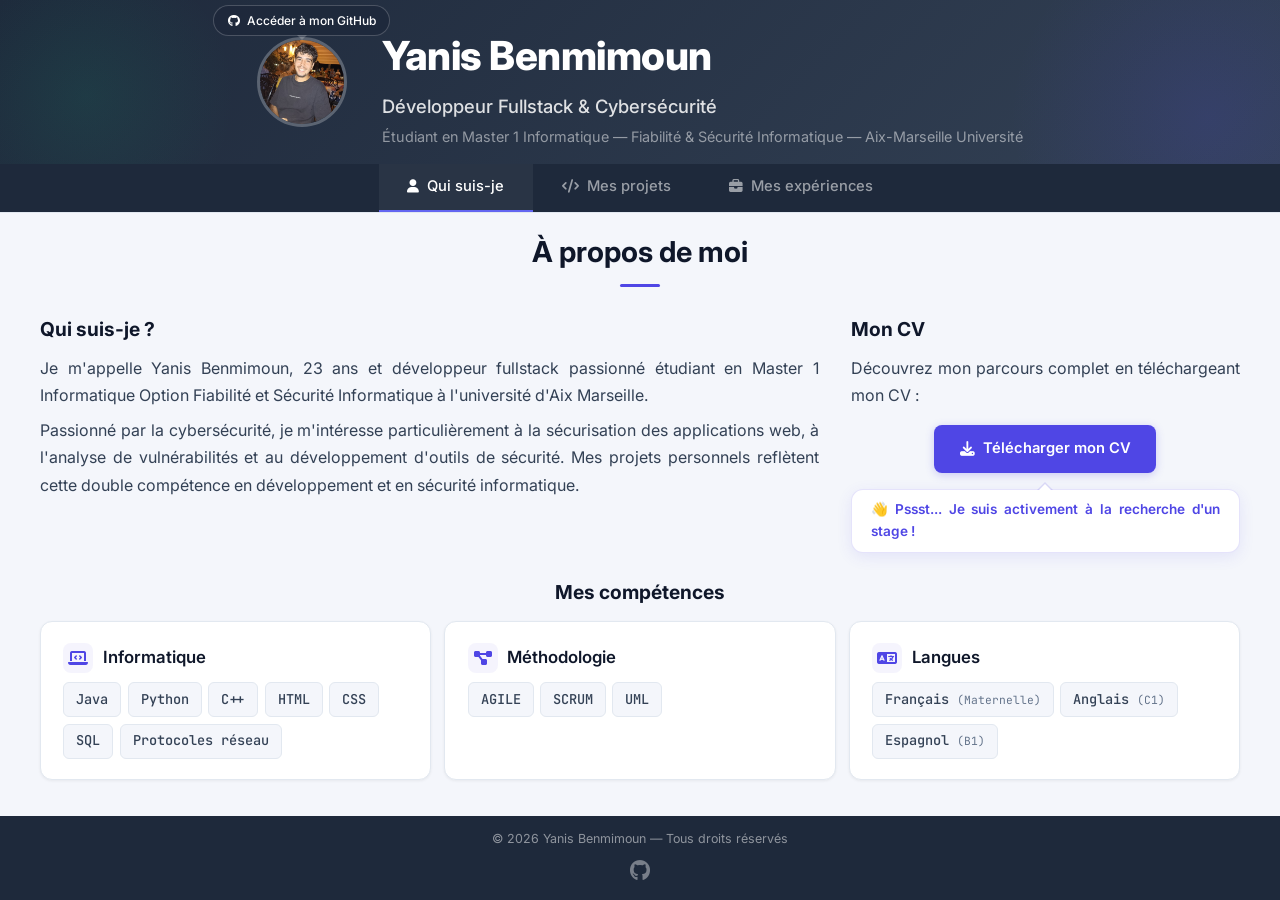
==== commit 8548a2c8: "Modification de la page Outil (changement de carte, ajout des sources et redesign bouton retour)" ====
--- a/index.html
+++ b/index.html
@@ -51,7 +51,7 @@
             <div class="about-text">
                 <h3>Qui suis-je ?</h3>
                 <p>
-                    Je m'appelle Yanis Benmimoun, développeur fullstack passionné de 23 ans, étudiant en Master 1
+                    Je m'appelle Yanis Benmimoun, 23 ans et développeur fullstack passionné étudiant en Master 1
                     Informatique Option Fiabilité et Sécurité Informatique à l'université d'Aix Marseille.
                 </p>
                 <p>
@@ -125,7 +125,7 @@
         <!-- Dernier projet en date -->
         <div class="featured-project">
             <span class="featured-label"><i class="fas fa-star"></i> Dernier projet en date</span>
-            <div class="project-card featured-card" data-link="projects/projet-ssi/index.html">
+            <div class="project-card featured-card" data-link="projects/projet-ssi/index.html?from=projects">
                 <span class="project-tag tag-cyber">Cybersécurité</span>
                 <h3><i class="fas fa-shield-halved"></i> Outil d'Évaluation de la Maturité SSI</h3>
                 <p>Outil d'auto-évaluation de la maturité en Sécurité des Systèmes d'Information, basé sur les
@@ -251,7 +251,7 @@
                 <div class="timeline-item">
                     <div class="timeline-dot"><i class="fas fa-shield-halved"></i></div>
                     <div class="timeline-content experience-card experience-card-link"
-                        data-link="projects/projet-ssi/index.html">
+                        data-link="projects/projet-ssi/index.html?from=experiences">
                         <div class="experience-header">
                             <div class="experience-title">
                                 <span class="experience-tag tag-academic">Académique</span>
--- a/portfolio.css
+++ b/portfolio.css
@@ -1155,23 +1155,37 @@
         grid-template-columns: 1fr;
     }
 
+    .content-section {
+        padding: 1.5rem 0.8rem;
+    }
+
     .content-section h2 {
         font-size: 1.5rem;
     }
 
     /* Experiences responsive */
+    .experiences-container {
+        padding: 0;
+    }
+
     .timeline-item {
-        padding-left: 50px;
+        padding-left: 35px;
+        margin-bottom: 1.5rem;
     }
 
     .timeline::before {
-        left: 18px;
+        left: 11px;
     }
 
     .timeline-dot {
-        left: 4px;
-        width: 28px;
-        height: 28px;
+        left: 0;
+        width: 24px;
+        height: 24px;
+        top: 1.2rem;
+    }
+
+    .timeline-dot i {
+        font-size: 0.6rem;
     }
 
     .experience-header {
@@ -1181,10 +1195,16 @@
 
     .experience-date {
         margin-top: 0;
+        font-size: 0.75rem;
+        padding: 0.25rem 0.6rem;
     }
 
     .experience-card {
-        padding: 1.3rem;
+        padding: 1.1rem;
+    }
+
+    .experience-tasks li {
+        font-size: 0.82rem;
     }
 
     #main-nav a {
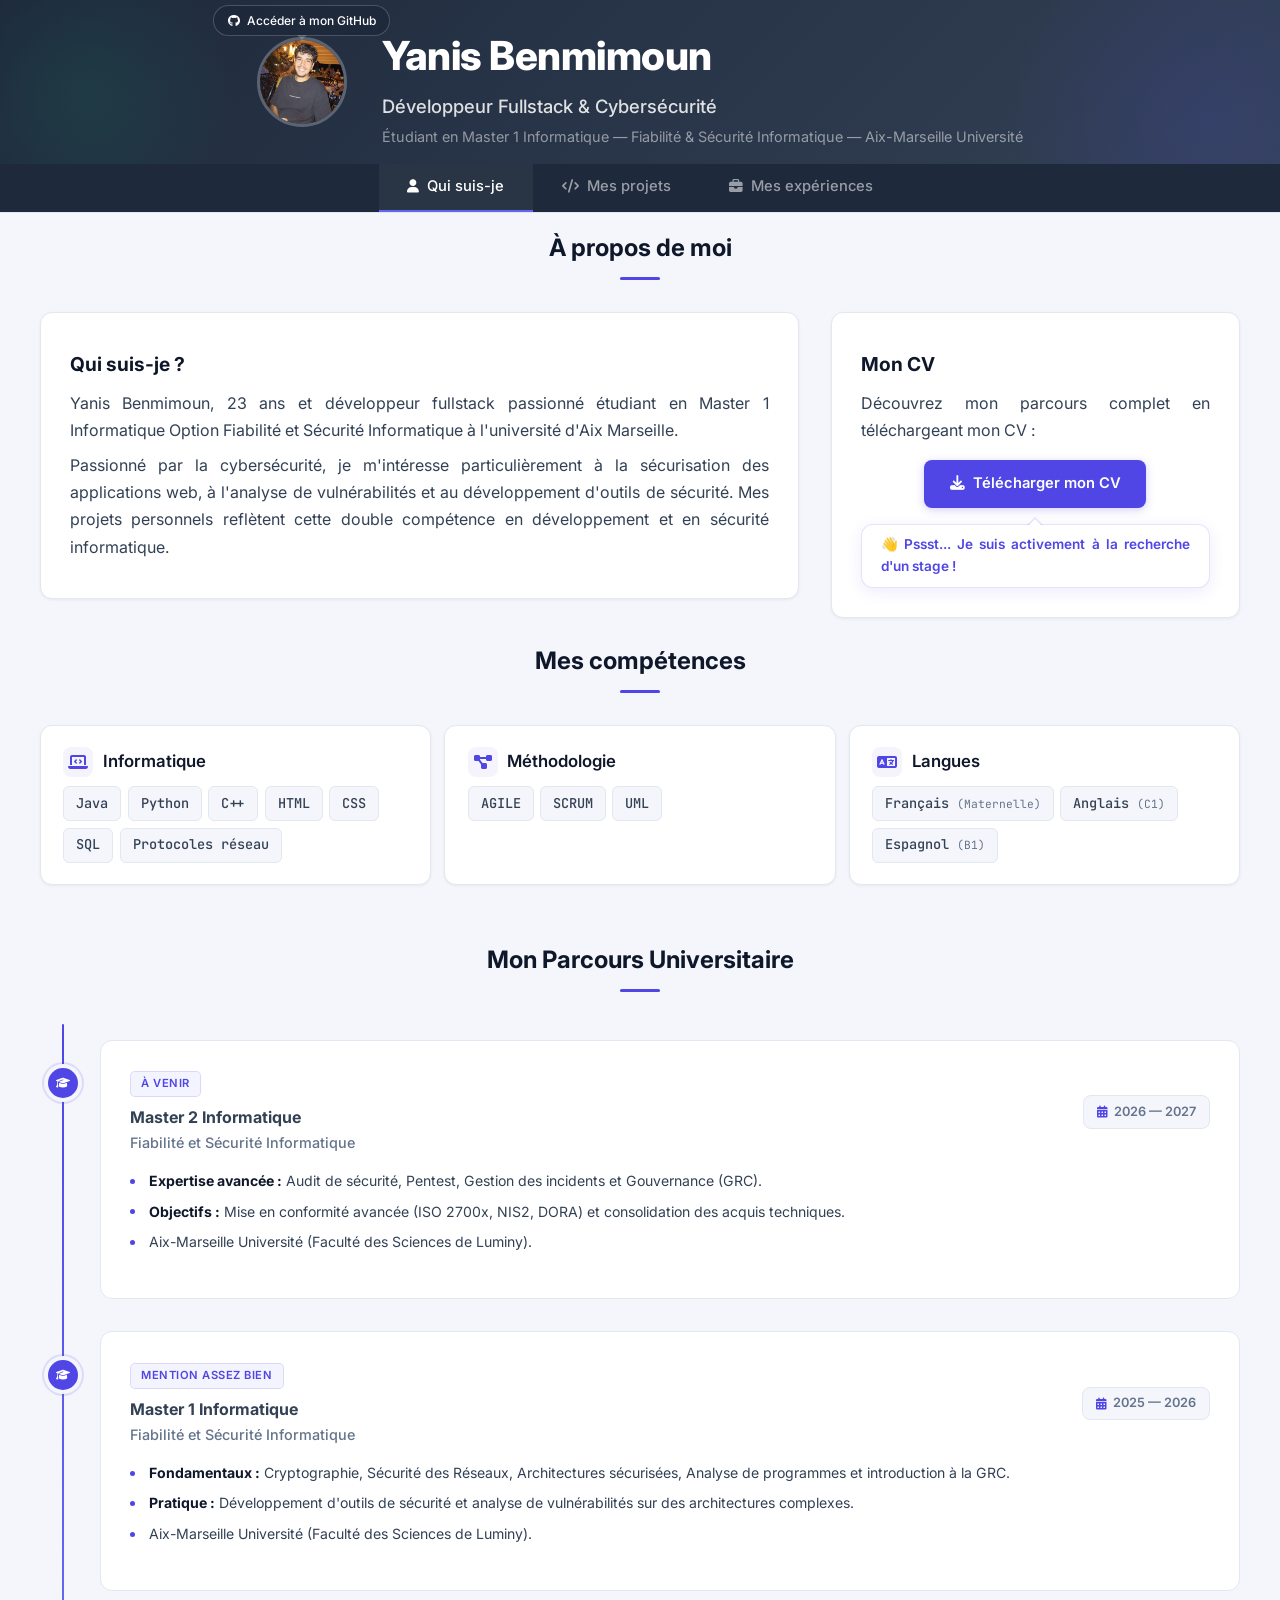
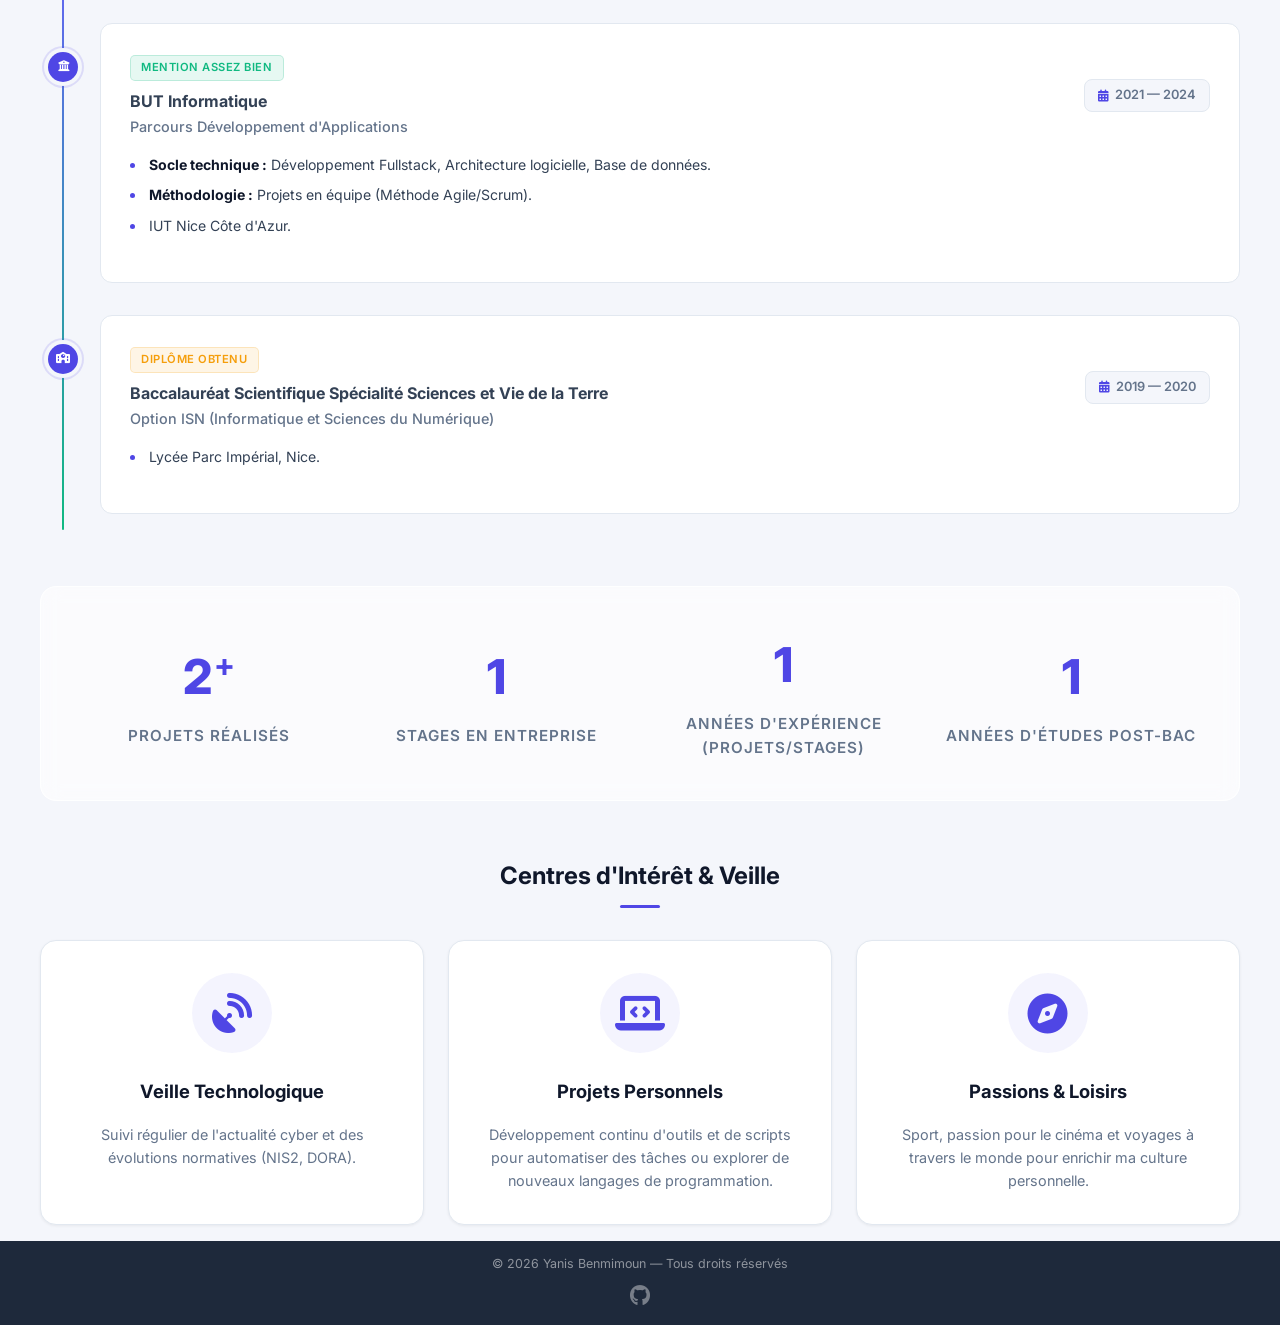
==== commit 7f0fe1c5: "Ajout de contenu sur la page principale" ====
--- a/index.html
+++ b/index.html
@@ -51,7 +51,7 @@
             <div class="about-text">
                 <h3>Qui suis-je ?</h3>
                 <p>
-                    Je m'appelle Yanis Benmimoun, 23 ans et développeur fullstack passionné étudiant en Master 1
+                    Yanis Benmimoun, 23 ans et développeur fullstack passionné étudiant en Master 1
                     Informatique Option Fiabilité et Sécurité Informatique à l'université d'Aix Marseille.
                 </p>
                 <p>
@@ -117,6 +117,136 @@
                 </div>
             </div>
         </div>
+
+        <!-- Parcours Universitaire -->
+        <div class="education-section scroll-animate">
+            <h3>Mon Parcours Universitaire</h3>
+            <div class="timeline education-timeline">
+                <div class="timeline-item">
+                    <div class="timeline-dot"><i class="fas fa-graduation-cap"></i></div>
+                    <div class="timeline-content education-card">
+                        <div class="experience-header">
+                            <div class="experience-title">
+                                <span class="experience-tag tag-master">À venir</span>
+                                <h4>Master 2 Informatique</h4>
+                                <p class="experience-role">Fiabilité et Sécurité Informatique</p>
+                            </div>
+                            <span class="experience-date"><i class="fas fa-calendar-alt"></i> 2026 — 2027</span>
+                        </div>
+                        <ul class="experience-tasks">
+                            <li><strong>Expertise avancée :</strong> Audit de sécurité, Pentest, Gestion des incidents
+                                et Gouvernance (GRC).</li>
+                            <li><strong>Objectifs :</strong> Mise en conformité avancée (ISO 2700x, NIS2, DORA) et
+                                consolidation des acquis techniques.</li>
+                            <li>Aix-Marseille Université (Faculté des Sciences de Luminy).</li>
+                        </ul>
+                    </div>
+                </div>
+
+                <div class="timeline-item">
+                    <div class="timeline-dot"><i class="fas fa-graduation-cap"></i></div>
+                    <div class="timeline-content education-card">
+                        <div class="experience-header">
+                            <div class="experience-title">
+                                <span class="experience-tag tag-master">Mention Assez Bien</span>
+                                <h4>Master 1 Informatique</h4>
+                                <p class="experience-role">Fiabilité et Sécurité Informatique</p>
+                            </div>
+                            <span class="experience-date"><i class="fas fa-calendar-alt"></i> 2025 — 2026</span>
+                        </div>
+                        <ul class="experience-tasks">
+                            <li><strong>Fondamentaux :</strong> Cryptographie, Sécurité des Réseaux, Architectures
+                                sécurisées, Analyse de programmes et introduction à la GRC.</li>
+                            <li><strong>Pratique :</strong> Développement d'outils de sécurité et analyse de
+                                vulnérabilités sur des architectures complexes.</li>
+                            <li>Aix-Marseille Université (Faculté des Sciences de Luminy).</li>
+                        </ul>
+                    </div>
+                </div>
+
+                <div class="timeline-item">
+                    <div class="timeline-dot"><i class="fas fa-university"></i></div>
+                    <div class="timeline-content education-card">
+                        <div class="experience-header">
+                            <div class="experience-title">
+                                <span class="experience-tag tag-but">Mention Assez Bien</span>
+                                <h4>BUT Informatique</h4>
+                                <p class="experience-role">Parcours Développement d'Applications</p>
+                            </div>
+                            <span class="experience-date"><i class="fas fa-calendar-alt"></i> 2021 — 2024</span>
+                        </div>
+                        <ul class="experience-tasks">
+                            <li><strong>Socle technique :</strong> Développement Fullstack, Architecture logicielle,
+                                Base de données.</li>
+                            <li><strong>Méthodologie :</strong> Projets en équipe (Méthode Agile/Scrum).</li>
+                            <li>IUT Nice Côte d'Azur.</li>
+                        </ul>
+                    </div>
+                </div>
+
+                <div class="timeline-item">
+                    <div class="timeline-dot"><i class="fas fa-school"></i></div>
+                    <div class="timeline-content education-card">
+                        <div class="experience-header">
+                            <div class="experience-title">
+                                <span class="experience-tag tag-bac">Diplôme obtenu</span>
+                                <h4>Baccalauréat Scientifique Spécialité Sciences et Vie de la Terre</h4>
+                                <p class="experience-role">Option ISN (Informatique et Sciences du Numérique)</p>
+                            </div>
+                            <span class="experience-date"><i class="fas fa-calendar-alt"></i> 2019 — 2020</span>
+                        </div>
+                        <ul class="experience-tasks">
+                            <li>Lycée Parc Impérial, Nice.</li>
+                        </ul>
+                    </div>
+                </div>
+            </div>
+        </div>
+
+        <!-- En quelques chiffres (Statistiques) -->
+        <div class="stats-banner scroll-animate">
+            <div class="stat-item">
+                <span class="stat-number" data-target="10">0</span><span class="stat-plus">+</span>
+                <span class="stat-label">Projets Réalisés</span>
+            </div>
+            <div class="stat-item">
+                <span class="stat-number" data-target="2">0</span>
+                <span class="stat-label">Stages en Entreprise</span>
+            </div>
+            <div class="stat-item">
+                <span class="stat-number" data-target="3">0</span>
+                <span class="stat-label">Années d'Expérience (Projets/Stages)</span>
+            </div>
+            <div class="stat-item">
+                <span class="stat-number" data-target="4">0</span>
+                <span class="stat-label">Années d'Études Post-Bac</span>
+            </div>
+        </div>
+
+        <!-- Centres d'intérêt & Veille -->
+        <div class="interests-section scroll-animate">
+            <h3>Centres d'Intérêt & Veille</h3>
+            <div class="interests-grid">
+                <div class="interest-card">
+                    <div class="interest-icon"><i class="fas fa-satellite-dish"></i></div>
+                    <h4>Veille Technologique</h4>
+                    <p>Suivi régulier de l'actualité cyber et des évolutions
+                        normatives (NIS2, DORA).</p>
+                </div>
+                <div class="interest-card">
+                    <div class="interest-icon"><i class="fas fa-laptop-code"></i></div>
+                    <h4>Projets Personnels</h4>
+                    <p>Développement continu d'outils et de scripts pour automatiser des tâches ou explorer de nouveaux
+                        langages de programmation.</p>
+                </div>
+                <div class="interest-card">
+                    <div class="interest-icon"><i class="fas fa-compass"></i></div>
+                    <h4>Passions & Loisirs</h4>
+                    <p>Sport, passion pour le cinéma et voyages à travers le monde pour enrichir ma culture
+                        personnelle.</p>
+                </div>
+            </div>
+        </div>
     </section>
 
     <section id="projects" class="content-section hidden">
@@ -126,13 +256,14 @@
         <div class="featured-project">
             <span class="featured-label"><i class="fas fa-star"></i> Dernier projet en date</span>
             <div class="project-card featured-card" data-link="projects/projet-ssi/index.html?from=projects">
-                <span class="project-tag tag-cyber">Cybersécurité</span>
+                <span class="project-tag tag-cyber">Cybersécurité & GRC</span>
                 <h3><i class="fas fa-shield-halved"></i> Outil d'Évaluation de la Maturité SSI</h3>
-                <p>Outil d'auto-évaluation de la maturité en Sécurité des Systèmes d'Information, basé sur les
-                    référentiels majeurs (Guide d'hygiène de l'ANSSI, DORA, NIS2). Réalisé lors du Travail d'Étude et de
-                    Recherche (TER) de Master 1.</p>
-                <div class="project-tech">
-                    <span class="tech-badge">Excel/Sheets</span>
+                <p>Outil d'auto-évaluation et d'analyse d'écarts (Gap Analysis) en Gouvernance, Gestion des Risques et
+                    Conformité (GRC). S'appuie sur les référentiels majeurs (ANSSI, DORA, NIS2, CIS Controls) pour
+                    l'audit et le pilotage de la sécurité (SMSI).</p>
+                <div class="project-tech">
+                    <span class="tech-badge">GRC</span>
+                    <span class="tech-badge">ISO 27001</span>
                     <span class="tech-badge">Maturité SSI</span>
                     <span class="tech-badge">ANSSI</span>
                     <span class="tech-badge">DORA</span>
@@ -186,7 +317,7 @@
                 <span class="project-link-indicator">Voir sur GitHub <i class="fab fa-github"></i></span>
             </div>
 
-            <div class="project-card" data-link="projects/password-generator/index.html">
+            <div class="project-card" data-link="projects/password-generator/index.html?from=projects">
                 <span class="project-tag tag-cyber">Cybersécurité</span>
                 <h3><i class="fas fa-key"></i> Générateur de Mots de Passe</h3>
                 <p>Outil de génération de mots de passe sécurisés avec indicateur de force, options personnalisables et
@@ -199,7 +330,7 @@
                 <span class="project-link-indicator">Voir le projet <i class="fas fa-arrow-right"></i></span>
             </div>
 
-            <div class="project-card" data-link="projects/caesar-cipher/index.html">
+            <div class="project-card" data-link="projects/caesar-cipher/index.html?from=projects">
                 <span class="project-tag tag-crypto">Cryptographie</span>
                 <h3><i class="fas fa-lock"></i> Chiffrement César</h3>
                 <p>Outil de chiffrement et déchiffrement utilisant le chiffre de César avec table de correspondance
@@ -212,7 +343,7 @@
                 <span class="project-link-indicator">Voir le projet <i class="fas fa-arrow-right"></i></span>
             </div>
 
-            <div class="project-card" data-link="projects/hash-generator/index.html">
+            <div class="project-card" data-link="projects/hash-generator/index.html?from=projects">
                 <span class="project-tag tag-security">Sécurité</span>
                 <h3><i class="fas fa-fingerprint"></i> Hash Generator</h3>
                 <p>Générateur d'empreintes cryptographiques supportant SHA-256, SHA-512, SHA-1 et MD5 avec copie
@@ -262,21 +393,27 @@
                                 2026</span>
                         </div>
                         <ul class="experience-tasks">
-                            <li>Conception d'un <strong>outil d'auto-évaluation</strong> de la maturité en Sécurité des
-                                Systèmes d'Information pour les organisations.</li>
-                            <li>Analyse et synthèse des référentiels majeurs : <strong>ANSSI</strong>,
-                                <strong>DORA</strong>, <strong>NIS2</strong>, <strong>CIS Controls</strong>.
+                            <li>Conception d'un <strong>outil d'analyse d'écarts (Gap Analysis)</strong> et
+                                d'auto-évaluation de la maturité en Sécurité des Systèmes d'Information.</li>
+                            <li>Pilotage de la <strong>Gouvernance, Risques et Conformité (GRC)</strong> : intégration
+                                des processus du SMSI et de la PSSI.</li>
+                            <li>Analyse et synthèse des référentiels de sécurité : <strong>ISO 27001 / 27002</strong>,
+                                <strong>ANSSI</strong>, <strong>DORA</strong>, <strong>NIS2</strong>, <strong>CIS
+                                    Controls</strong>.
                             </li>
-                            <li>Développement de l'outil sous format tableur interactif avec tableaux de bord et
-                                recommandations automatisées.</li>
-                            <li>Rédaction du rapport de recherche et du guide d'utilisation.</li>
+                            <li>Développement de l'outil avec tableaux de bord et génération automatique d'un
+                                <strong>Plan de Traitement des Risques (PTR)</strong> et d'actions correctives via des
+                                mesures et des niveaux de maturité.
+                            </li>
+                            <li>Rédaction du rapport de recherche sur l'état de l'art en gestion des risques cyber
+                                (EBIOS RM, ISO 27005) et du guide d'utilisation.</li>
                         </ul>
                         <div class="experience-tech">
-                            <span class="tech-badge">Excel/Sheets</span>
+                            <span class="tech-badge">GRC</span>
+                            <span class="tech-badge">ISO 27001 / 27005</span>
                             <span class="tech-badge">Maturité SSI</span>
-                            <span class="tech-badge">ANSSI</span>
-                            <span class="tech-badge">DORA</span>
-                            <span class="tech-badge">NIS2</span>
+                            <span class="tech-badge">Audit & Conformité</span>
+                            <span class="tech-badge">NIS2 & DORA</span>
                         </div>
                         <span class="project-link-indicator">Voir le projet <i class="fas fa-arrow-right"></i></span>
                         <div class="experience-bubble">
--- a/portfolio.css
+++ b/portfolio.css
@@ -247,16 +247,22 @@
     display: block;
 }
 
-.content-section h2 {
-    font-size: 1.8rem;
+.content-section h2,
+.skills-section h3,
+.education-section h3,
+.interests-section h3 {
+    font-size: 1.5rem;
     color: var(--text-heading);
-    margin-bottom: 1.2rem;
+    margin-bottom: 2rem;
     text-align: center;
     font-weight: 700;
     position: relative;
 }
 
-.content-section h2::after {
+.content-section h2::after,
+.skills-section h3::after,
+.education-section h3::after,
+.interests-section h3::after {
     content: '';
     display: block;
     width: 40px;
@@ -280,11 +286,33 @@
 .about-text {
     flex: 2;
     text-align: justify;
+    background: var(--bg-white);
+    border: 1px solid var(--border);
+    border-radius: var(--radius);
+    padding: 1.8rem;
+    box-shadow: var(--shadow-sm);
+    transition: all 0.3s ease;
+}
+
+.about-text:hover {
+    box-shadow: var(--shadow-md);
+    transform: translateY(-3px);
 }
 
 .about-cv {
     flex: 1;
     text-align: justify;
+    background: var(--bg-white);
+    border: 1px solid var(--border);
+    border-radius: var(--radius);
+    padding: 1.8rem;
+    box-shadow: var(--shadow-sm);
+    transition: all 0.3s ease;
+}
+
+.about-cv:hover {
+    box-shadow: var(--shadow-md);
+    transform: translateY(-3px);
 }
 
 .about-text h3,
@@ -422,13 +450,7 @@
     margin: 1.5rem auto 0;
 }
 
-.skills-section h3 {
-    font-size: 1.2rem;
-    color: var(--text-heading);
-    font-weight: 700;
-    text-align: center;
-    margin-bottom: 0.8rem;
-}
+
 
 .skills-grid {
     display: grid;
@@ -504,6 +526,143 @@
     border-color: var(--accent-border);
     background: var(--accent-bg);
     color: var(--accent);
+}
+
+/* ===== EDUCATION TIMELINE ===== */
+.education-section {
+    max-width: 1200px;
+    margin: 3.5rem auto 0;
+}
+
+.education-timeline .timeline-item {
+    opacity: 1;
+    transform: translateY(0);
+}
+.education-timeline .education-card {
+    cursor: default;
+    background: var(--bg-white);
+    border: 1px solid var(--border);
+    border-radius: var(--radius);
+    padding: 1.8rem;
+    text-align: left;
+    transition: all 0.3s ease;
+}
+.education-timeline .education-card:hover {
+    transform: translateY(-5px);
+    box-shadow: var(--shadow-lg);
+    border-color: var(--accent-border);
+}
+.tag-master { color: var(--accent); background: var(--accent-bg); border: 1px solid var(--accent-border); }
+.tag-but { color: var(--green); background: rgba(16, 185, 129, 0.1); border: 1px solid rgba(16, 185, 129, 0.2); }
+.tag-bac { color: #f59e0b; background: rgba(245, 158, 11, 0.1); border: 1px solid rgba(245, 158, 11, 0.2); }
+
+/* ===== STATS BANNER ===== */
+.stats-banner {
+    max-width: 1200px;
+    margin: 3.5rem auto;
+    display: flex;
+    justify-content: space-around;
+    align-items: center;
+    background: rgba(255, 255, 255, 0.6);
+    backdrop-filter: blur(10px);
+    -webkit-backdrop-filter: blur(10px);
+    border: 1px solid rgba(255, 255, 255, 0.8);
+    border-radius: 16px;
+    padding: 2.5rem;
+    box-shadow: var(--shadow);
+    flex-wrap: wrap;
+    gap: 2rem;
+}
+.stat-item {
+    text-align: center;
+    flex: 1;
+    min-width: 200px;
+}
+.stat-number {
+    font-size: 3rem;
+    font-weight: 800;
+    color: var(--accent);
+    display: inline-block;
+}
+.stat-plus {
+    font-size: 2rem;
+    font-weight: 700;
+    color: var(--accent);
+    vertical-align: top;
+    margin-left: 2px;
+}
+.stat-label {
+    display: block;
+    font-size: 0.95rem;
+    font-weight: 600;
+    color: var(--text-light);
+    margin-top: 0.5rem;
+    text-transform: uppercase;
+    letter-spacing: 1px;
+}
+
+/* ===== INTERESTS SECTION ===== */
+.interests-section {
+    max-width: 1200px;
+    margin: 3.5rem auto 0;
+}
+
+.interests-grid {
+    display: grid;
+    grid-template-columns: repeat(3, 1fr);
+    gap: 1.5rem;
+}
+.interest-card {
+    background: var(--bg-white);
+    border: 1px solid var(--border);
+    border-radius: 16px;
+    padding: 2rem;
+    text-align: center;
+    box-shadow: var(--shadow-sm);
+    transition: all 0.3s ease;
+}
+.interest-card:hover {
+    transform: translateY(-5px);
+    box-shadow: var(--shadow-md);
+    border-color: rgba(79, 70, 229, 0.2);
+}
+.interest-icon {
+    font-size: 2.5rem;
+    color: var(--accent);
+    margin-bottom: 1.5rem;
+    display: inline-flex;
+    align-items: center;
+    justify-content: center;
+    width: 80px;
+    height: 80px;
+    background: var(--accent-bg);
+    border-radius: 50%;
+    transition: transform 0.3s ease;
+}
+.interest-card:hover .interest-icon {
+    transform: scale(1.1) rotate(5deg);
+}
+.interest-card h4 {
+    font-size: 1.15rem;
+    font-weight: 700;
+    color: var(--text-heading);
+    margin-bottom: 1rem;
+}
+.interest-card p {
+    font-size: 0.9rem;
+    color: var(--text-light);
+    line-height: 1.6;
+}
+
+/* ===== SCROLL ANIMATIONS ===== */
+.scroll-animate {
+    opacity: 0;
+    transform: translateY(30px);
+    transition: opacity 0.8s ease-out, transform 0.8s ease-out;
+}
+.scroll-animate.visible {
+    opacity: 1;
+    transform: translateY(0);
 }
 
 /* ===== PROJECT SECTION ===== */
@@ -1147,12 +1306,18 @@
         margin-bottom: 1.5rem;
     }
 
-    .skills-grid {
+    .skills-grid,
+    .interests-grid {
         grid-template-columns: 1fr;
     }
 
     .project-grid {
         grid-template-columns: 1fr;
+    }
+
+    .stats-banner {
+        flex-direction: column;
+        padding: 1.5rem;
     }
 
     .content-section {
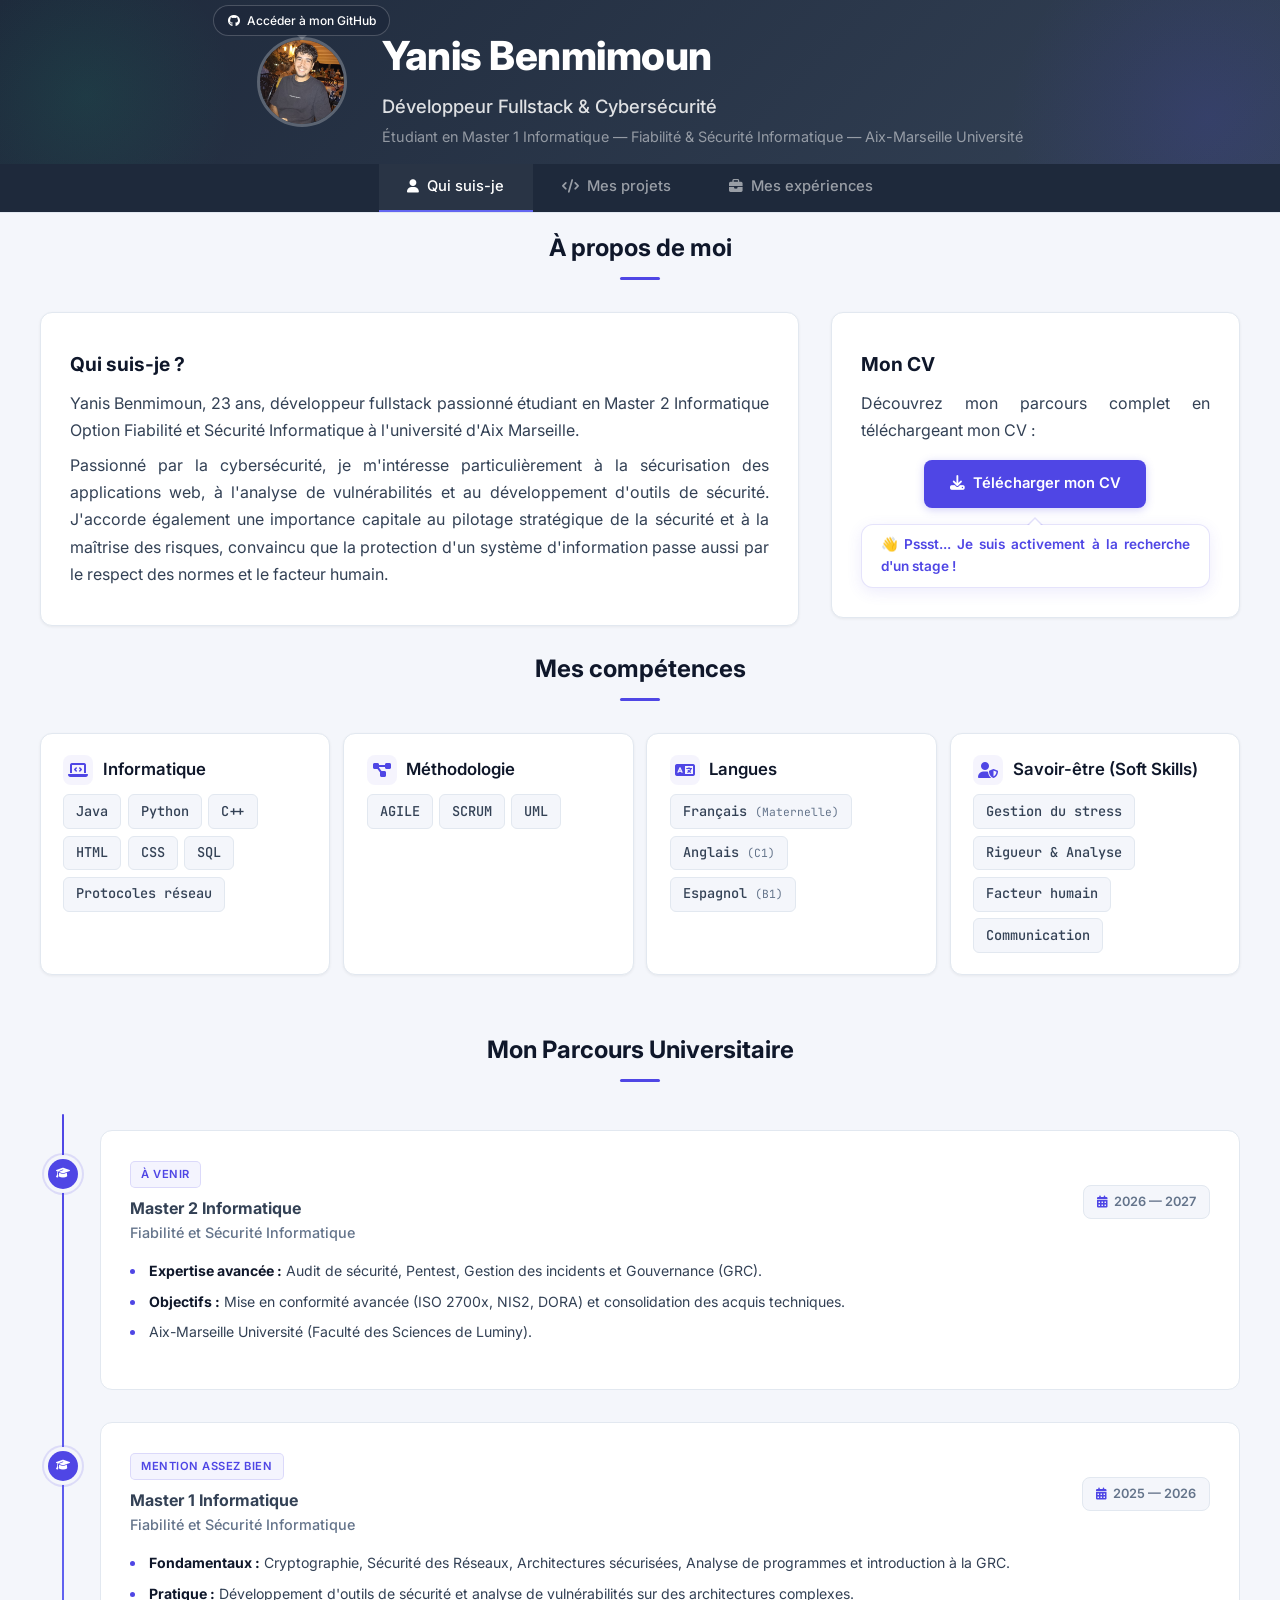
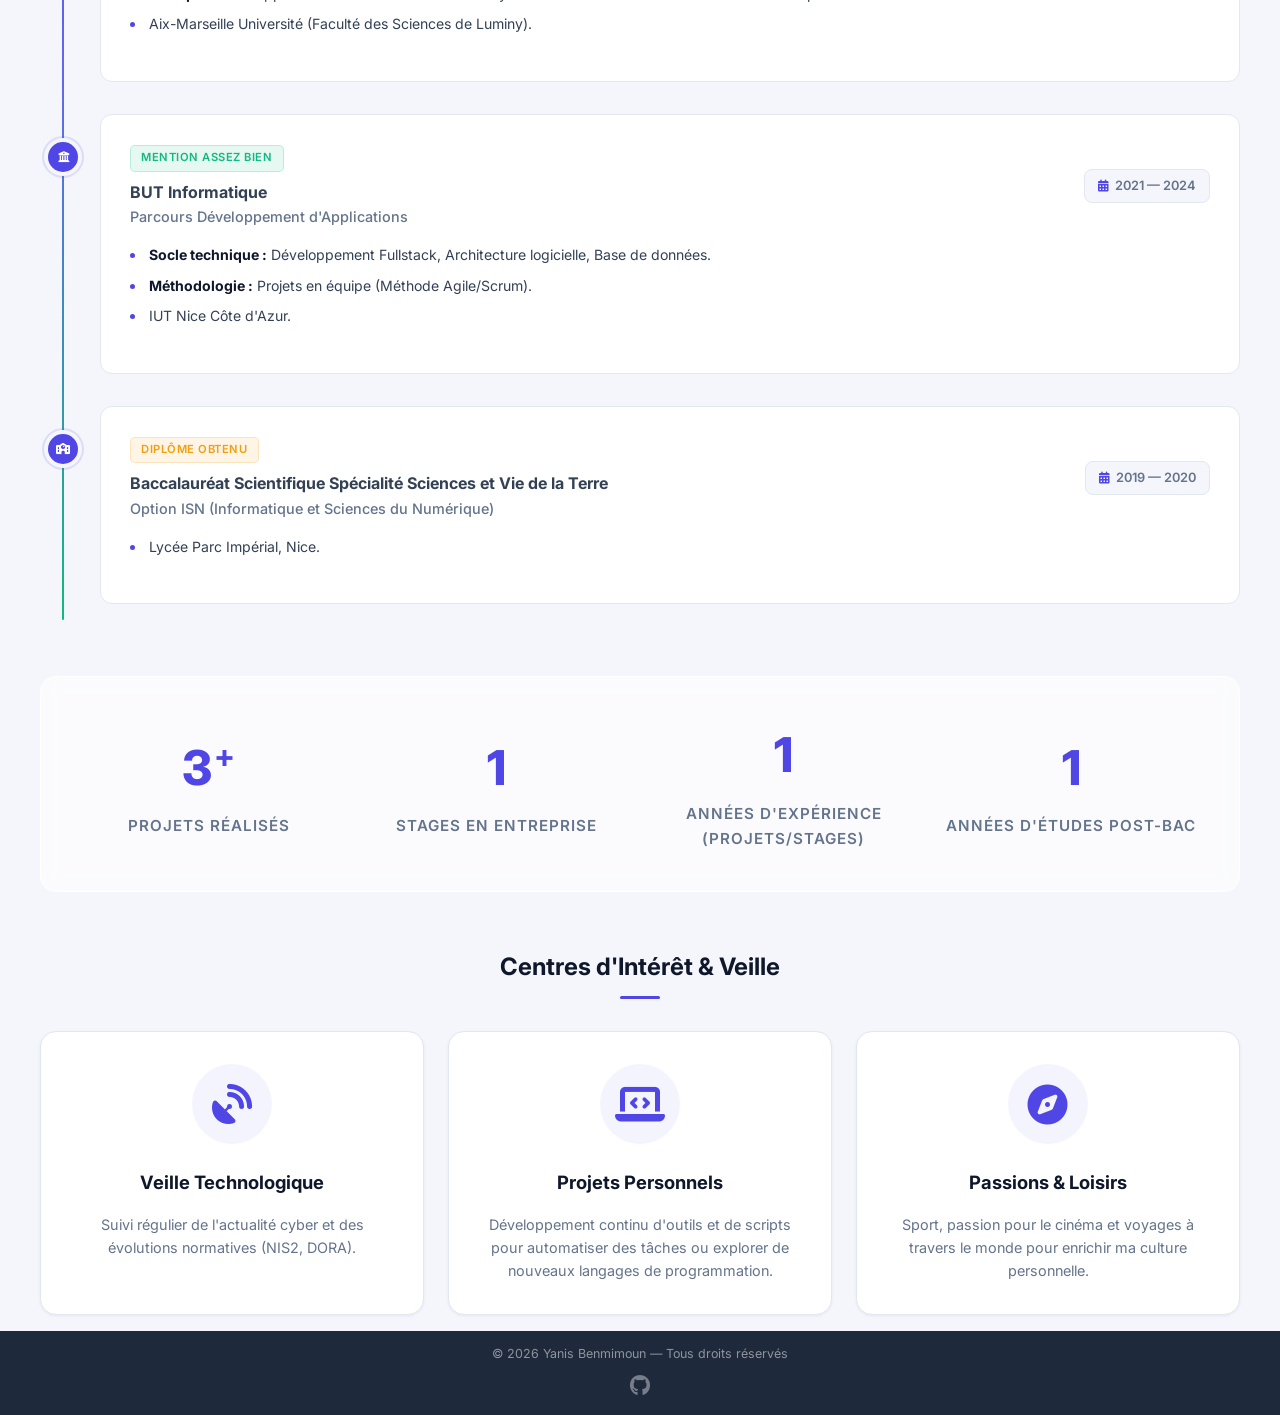
==== commit 263a3e24: "modif section qui suis je, ajout soft skills" ====
--- a/index.html
+++ b/index.html
@@ -51,13 +51,15 @@
             <div class="about-text">
                 <h3>Qui suis-je ?</h3>
                 <p>
-                    Yanis Benmimoun, 23 ans et développeur fullstack passionné étudiant en Master 1
+                    Yanis Benmimoun, 23 ans, développeur fullstack passionné étudiant en Master 2
                     Informatique Option Fiabilité et Sécurité Informatique à l'université d'Aix Marseille.
                 </p>
                 <p>
                     Passionné par la cybersécurité, je m'intéresse particulièrement à la sécurisation des applications
-                    web, à l'analyse de vulnérabilités et au développement d'outils de sécurité. Mes projets personnels
-                    reflètent cette double compétence en développement et en sécurité informatique.
+                    web, à l'analyse de vulnérabilités et au développement d'outils de sécurité. J'accorde également une
+                    importance capitale au pilotage stratégique de la sécurité et à la maîtrise des risques, convaincu
+                    que la protection d'un système d'information passe aussi par le respect des normes et le facteur
+                    humain.
                 </p>
             </div>
             <div class="about-cv">
@@ -113,6 +115,18 @@
                         <span class="skill-tag">Français <small>(Maternelle)</small></span>
                         <span class="skill-tag">Anglais <small>(C1)</small></span>
                         <span class="skill-tag">Espagnol <small>(B1)</small></span>
+                    </div>
+                </div>
+                <div class="skill-category">
+                    <div class="skill-category-header">
+                        <i class="fas fa-user-shield"></i>
+                        <h4>Savoir-être (Soft Skills)</h4>
+                    </div>
+                    <div class="skill-tags">
+                        <span class="skill-tag">Gestion du stress</span>
+                        <span class="skill-tag">Rigueur & Analyse</span>
+                        <span class="skill-tag">Facteur humain</span>
+                        <span class="skill-tag">Communication</span>
                     </div>
                 </div>
             </div>
--- a/portfolio.css
+++ b/portfolio.css
@@ -454,7 +454,7 @@
 
 .skills-grid {
     display: grid;
-    grid-template-columns: repeat(3, 1fr);
+    grid-template-columns: repeat(4, 1fr);
     gap: 0.8rem;
 }
 
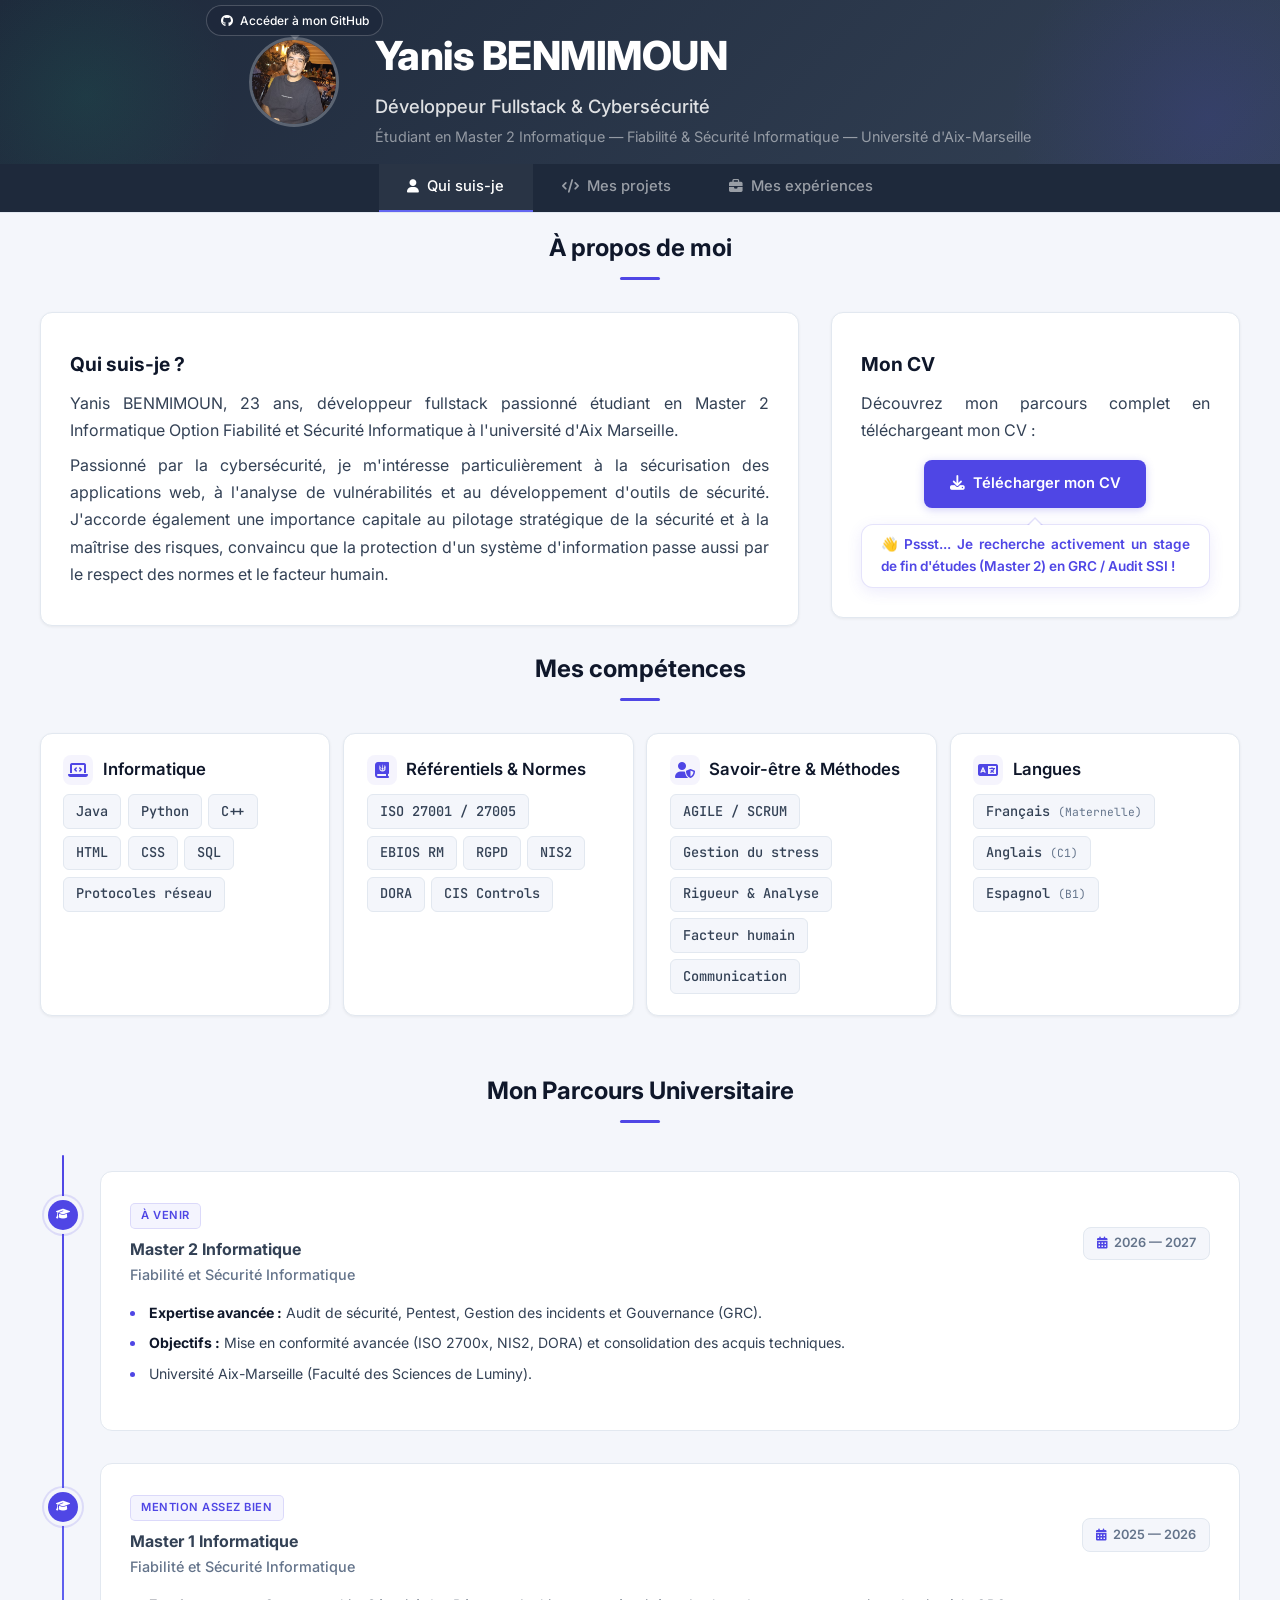
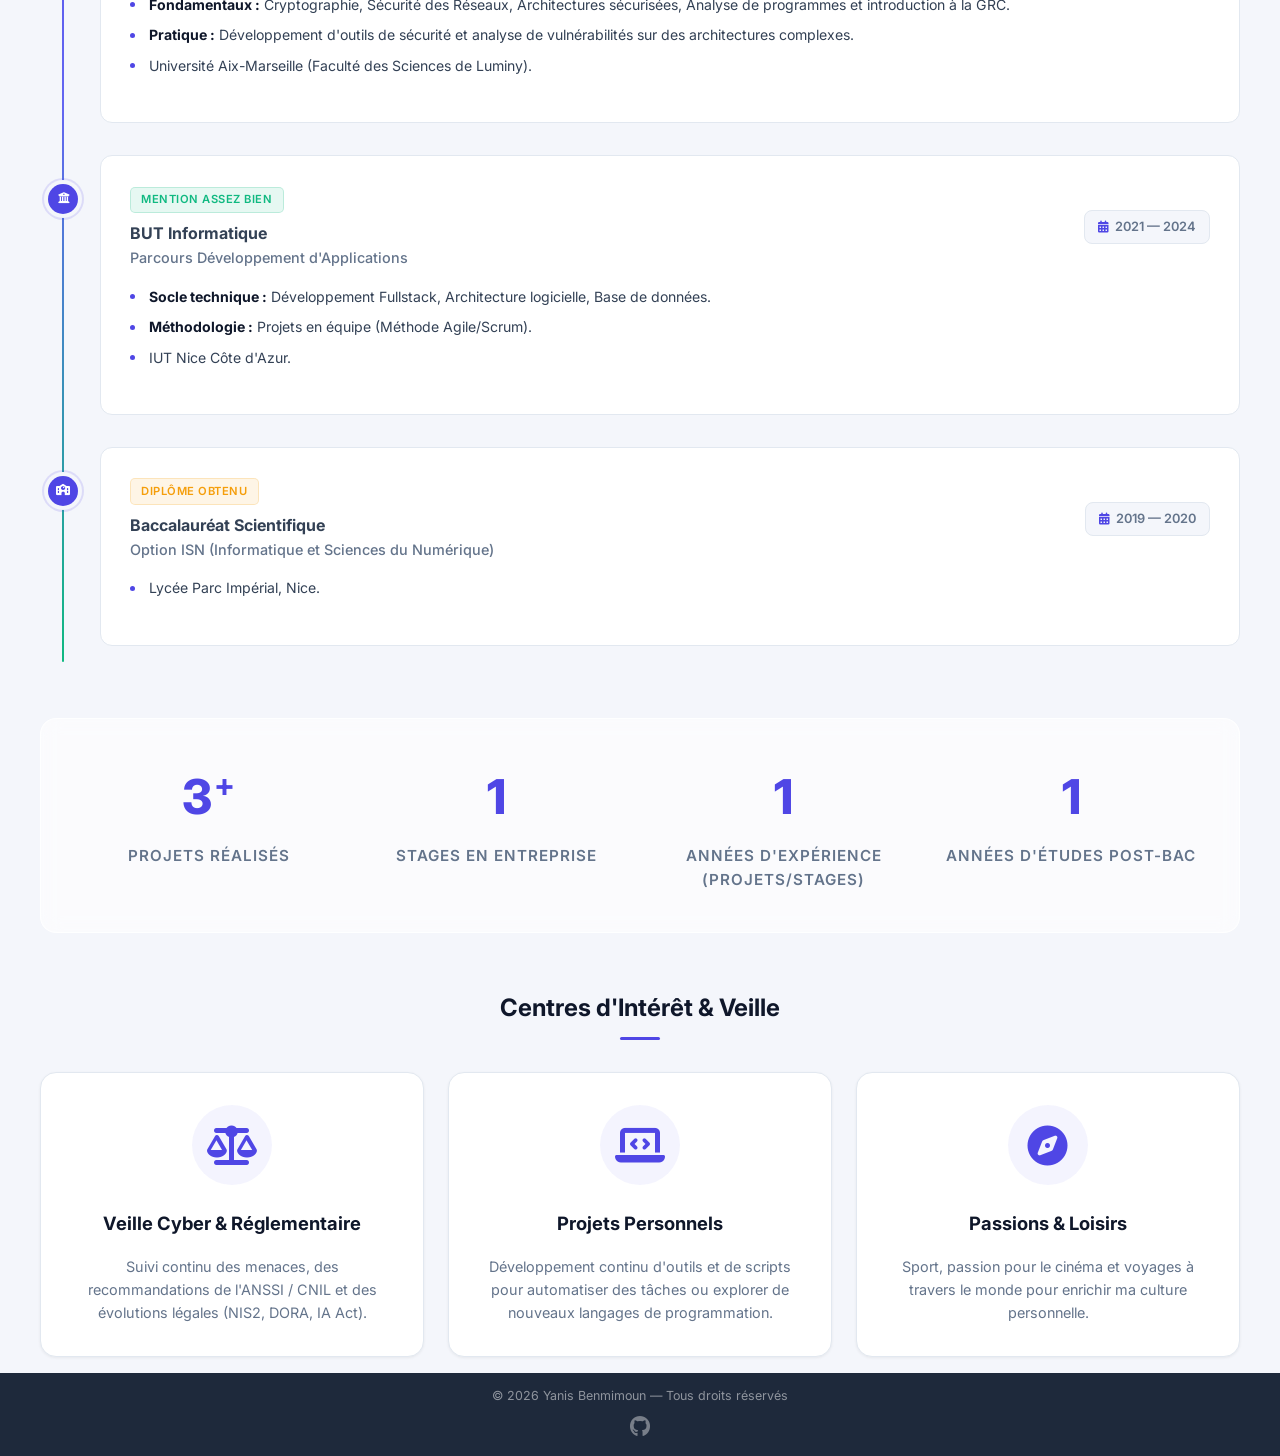
==== commit 2f950261: "fix css, ajout compétences grc" ====
--- a/index.html
+++ b/index.html
@@ -25,10 +25,10 @@
                 </a>
             </div>
             <div class="header-info">
-                <h1>Yanis Benmimoun</h1>
+                <h1>Yanis BENMIMOUN</h1>
                 <p class="header-subtitle">Développeur Fullstack & Cybersécurité</p>
-                <p class="header-tagline">Étudiant en Master 1 Informatique — Fiabilité & Sécurité Informatique —
-                    Aix-Marseille Université</p>
+                <p class="header-tagline">Étudiant en Master 2 Informatique — Fiabilité & Sécurité Informatique —
+                    Université d'Aix-Marseille</p>
             </div>
         </div>
     </header>
@@ -51,7 +51,7 @@
             <div class="about-text">
                 <h3>Qui suis-je ?</h3>
                 <p>
-                    Yanis Benmimoun, 23 ans, développeur fullstack passionné étudiant en Master 2
+                    Yanis BENMIMOUN, 23 ans, développeur fullstack passionné étudiant en Master 2
                     Informatique Option Fiabilité et Sécurité Informatique à l'université d'Aix Marseille.
                 </p>
                 <p>
@@ -71,7 +71,8 @@
                     <i class="fas fa-download"></i> Télécharger mon CV
                 </a>
                 <div class="internship-bubble">
-                    <span>👋</span> Pssst... Je suis activement à la recherche d'un stage !
+                    <span>👋</span> Pssst... Je recherche activement un stage de fin d'études (Master 2) en GRC / Audit
+                    SSI !
                 </div>
             </div>
         </div>
@@ -97,13 +98,29 @@
                 </div>
                 <div class="skill-category">
                     <div class="skill-category-header">
-                        <i class="fas fa-diagram-project"></i>
-                        <h4>Méthodologie</h4>
+                        <i class="fas fa-book-journal-whills"></i>
+                        <h4>Référentiels & Normes</h4>
                     </div>
                     <div class="skill-tags">
-                        <span class="skill-tag">AGILE</span>
-                        <span class="skill-tag">SCRUM</span>
-                        <span class="skill-tag">UML</span>
+                        <span class="skill-tag">ISO 27001 / 27005</span>
+                        <span class="skill-tag">EBIOS RM</span>
+                        <span class="skill-tag">RGPD</span>
+                        <span class="skill-tag">NIS2</span>
+                        <span class="skill-tag">DORA</span>
+                        <span class="skill-tag">CIS Controls</span>
+                    </div>
+                </div>
+                <div class="skill-category">
+                    <div class="skill-category-header">
+                        <i class="fas fa-user-shield"></i>
+                        <h4>Savoir-être & Méthodes</h4>
+                    </div>
+                    <div class="skill-tags">
+                        <span class="skill-tag">AGILE / SCRUM</span>
+                        <span class="skill-tag">Gestion du stress</span>
+                        <span class="skill-tag">Rigueur & Analyse</span>
+                        <span class="skill-tag">Facteur humain</span>
+                        <span class="skill-tag">Communication</span>
                     </div>
                 </div>
                 <div class="skill-category">
@@ -117,18 +134,6 @@
                         <span class="skill-tag">Espagnol <small>(B1)</small></span>
                     </div>
                 </div>
-                <div class="skill-category">
-                    <div class="skill-category-header">
-                        <i class="fas fa-user-shield"></i>
-                        <h4>Savoir-être (Soft Skills)</h4>
-                    </div>
-                    <div class="skill-tags">
-                        <span class="skill-tag">Gestion du stress</span>
-                        <span class="skill-tag">Rigueur & Analyse</span>
-                        <span class="skill-tag">Facteur humain</span>
-                        <span class="skill-tag">Communication</span>
-                    </div>
-                </div>
             </div>
         </div>
 
@@ -152,7 +157,7 @@
                                 et Gouvernance (GRC).</li>
                             <li><strong>Objectifs :</strong> Mise en conformité avancée (ISO 2700x, NIS2, DORA) et
                                 consolidation des acquis techniques.</li>
-                            <li>Aix-Marseille Université (Faculté des Sciences de Luminy).</li>
+                            <li>Université Aix-Marseille (Faculté des Sciences de Luminy).</li>
                         </ul>
                     </div>
                 </div>
@@ -173,7 +178,7 @@
                                 sécurisées, Analyse de programmes et introduction à la GRC.</li>
                             <li><strong>Pratique :</strong> Développement d'outils de sécurité et analyse de
                                 vulnérabilités sur des architectures complexes.</li>
-                            <li>Aix-Marseille Université (Faculté des Sciences de Luminy).</li>
+                            <li>Université Aix-Marseille (Faculté des Sciences de Luminy).</li>
                         </ul>
                     </div>
                 </div>
@@ -204,7 +209,7 @@
                         <div class="experience-header">
                             <div class="experience-title">
                                 <span class="experience-tag tag-bac">Diplôme obtenu</span>
-                                <h4>Baccalauréat Scientifique Spécialité Sciences et Vie de la Terre</h4>
+                                <h4>Baccalauréat Scientifique</h4>
                                 <p class="experience-role">Option ISN (Informatique et Sciences du Numérique)</p>
                             </div>
                             <span class="experience-date"><i class="fas fa-calendar-alt"></i> 2019 — 2020</span>
@@ -242,10 +247,10 @@
             <h3>Centres d'Intérêt & Veille</h3>
             <div class="interests-grid">
                 <div class="interest-card">
-                    <div class="interest-icon"><i class="fas fa-satellite-dish"></i></div>
-                    <h4>Veille Technologique</h4>
-                    <p>Suivi régulier de l'actualité cyber et des évolutions
-                        normatives (NIS2, DORA).</p>
+                    <div class="interest-icon"><i class="fas fa-balance-scale"></i></div>
+                    <h4>Veille Cyber & Réglementaire</h4>
+                    <p>Suivi continu des menaces, des recommandations de l'ANSSI / CNIL et des évolutions légales (NIS2,
+                        DORA, IA Act).</p>
                 </div>
                 <div class="interest-card">
                     <div class="interest-icon"><i class="fas fa-laptop-code"></i></div>
--- a/portfolio.css
+++ b/portfolio.css
@@ -562,7 +562,7 @@
     margin: 3.5rem auto;
     display: flex;
     justify-content: space-around;
-    align-items: center;
+    align-items: flex-start;
     background: rgba(255, 255, 255, 0.6);
     backdrop-filter: blur(10px);
     -webkit-backdrop-filter: blur(10px);
